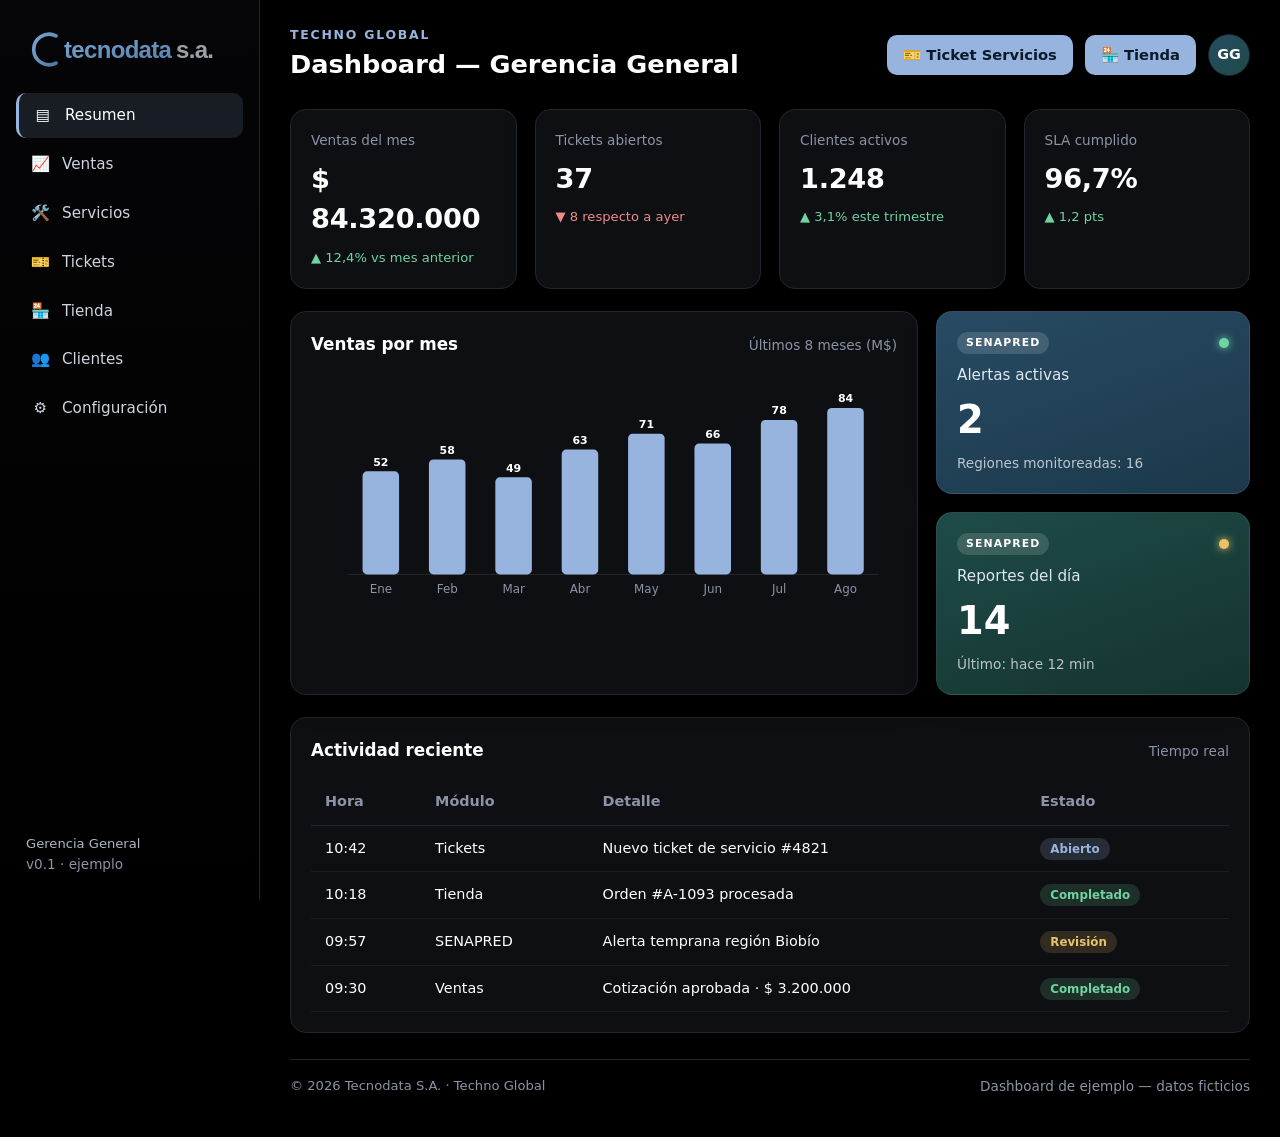
==== index.html @ e87b03f2 "Añadir página de ejemplo del Dashboard Gerencia General y workflow de GitHub Pages - Sitio estático " ====
<!DOCTYPE html>
<html lang="es">
<head>
  <meta charset="UTF-8">
  <meta name="viewport" content="width=device-width, initial-scale=1.0">
  <title>Tecnodata S.A. · Dashboard Gerencia General</title>
  <meta name="description" content="Dashboard de ejemplo para la Gerencia General de Tecnodata S.A. (Techno Global).">
  <link rel="icon" type="image/svg+xml" href="assets/logo.svg">
  <link rel="stylesheet" href="styles.css">
</head>
<body>
  <!-- ================= SIDEBAR ================= -->
  <aside class="sidebar">
    <div class="brand">
      <img src="assets/logo.svg" alt="Tecnodata S.A." class="brand-logo">
    </div>
    <nav class="nav">
      <a class="nav-item is-active" href="#"><span class="nav-ico">▤</span> Resumen</a>
      <a class="nav-item" href="#"><span class="nav-ico">📈</span> Ventas</a>
      <a class="nav-item" href="#"><span class="nav-ico">🛠️</span> Servicios</a>
      <a class="nav-item" href="#"><span class="nav-ico">🎫</span> Tickets</a>
      <a class="nav-item" href="#"><span class="nav-ico">🏪</span> Tienda</a>
      <a class="nav-item" href="#"><span class="nav-ico">👥</span> Clientes</a>
      <a class="nav-item" href="#"><span class="nav-ico">⚙️</span> Configuración</a>
    </nav>
    <div class="sidebar-foot">
      <p>Gerencia General</p>
      <p class="muted">v0.1 · ejemplo</p>
    </div>
  </aside>

  <!-- ================= MAIN ================= -->
  <main class="main">
    <header class="topbar">
      <div>
        <p class="eyebrow">Techno Global</p>
        <h1>Dashboard — Gerencia General</h1>
      </div>
      <div class="topbar-actions">
        <button class="btn btn-primary">🎫 Ticket Servicios</button>
        <button class="btn btn-primary">🏪 Tienda</button>
        <div class="avatar" title="Gerente General">GG</div>
      </div>
    </header>

    <!-- ===== KPIs ===== -->
    <section class="kpi-grid" aria-label="Indicadores clave">
      <article class="card kpi">
        <p class="kpi-label">Ventas del mes</p>
        <p class="kpi-value">$ 84.320.000</p>
        <p class="kpi-delta up">▲ 12,4% vs mes anterior</p>
      </article>
      <article class="card kpi">
        <p class="kpi-label">Tickets abiertos</p>
        <p class="kpi-value">37</p>
        <p class="kpi-delta down">▼ 8 respecto a ayer</p>
      </article>
      <article class="card kpi">
        <p class="kpi-label">Clientes activos</p>
        <p class="kpi-value">1.248</p>
        <p class="kpi-delta up">▲ 3,1% este trimestre</p>
      </article>
      <article class="card kpi">
        <p class="kpi-label">SLA cumplido</p>
        <p class="kpi-value">96,7%</p>
        <p class="kpi-delta up">▲ 1,2 pts</p>
      </article>
    </section>

    <!-- ===== Contenido principal ===== -->
    <section class="content-grid">
      <!-- Gráfico de ventas -->
      <article class="card chart-card">
        <div class="card-head">
          <h2>Ventas por mes</h2>
          <span class="muted">Últimos 8 meses (M$)</span>
        </div>
        <svg class="bars" viewBox="0 0 640 260" preserveAspectRatio="xMidYMid meet" aria-label="Gráfico de ventas por mes">
          <!-- Ejes -->
          <line x1="40" y1="220" x2="620" y2="220" stroke="#2a2a2a" stroke-width="1"/>
          <!-- Barras (se rellenan por JS con animación) -->
          <g class="bars-group" data-values="52,58,49,63,71,66,78,84"
             data-labels="Ene,Feb,Mar,Abr,May,Jun,Jul,Ago"></g>
        </svg>
      </article>

      <!-- Tarjetas SENAPRED (dos tonos teal) -->
      <div class="senapred-stack">
        <article class="card senapred senapred-top">
          <div class="senapred-head">
            <span class="badge">SENAPRED</span>
            <span class="dot dot-ok" title="Operativo"></span>
          </div>
          <h3>Alertas activas</h3>
          <p class="big-num">2</p>
          <p class="muted">Regiones monitoreadas: 16</p>
        </article>
        <article class="card senapred senapred-bottom">
          <div class="senapred-head">
            <span class="badge">SENAPRED</span>
            <span class="dot dot-warn" title="En revisión"></span>
          </div>
          <h3>Reportes del día</h3>
          <p class="big-num">14</p>
          <p class="muted">Último: hace 12 min</p>
        </article>
      </div>
    </section>

    <!-- ===== Tabla de actividad ===== -->
    <section class="card table-card">
      <div class="card-head">
        <h2>Actividad reciente</h2>
        <span class="muted">Tiempo real</span>
      </div>
      <table class="table">
        <thead>
          <tr><th>Hora</th><th>Módulo</th><th>Detalle</th><th>Estado</th></tr>
        </thead>
        <tbody>
          <tr><td>10:42</td><td>Tickets</td><td>Nuevo ticket de servicio #4821</td><td><span class="pill pill-open">Abierto</span></td></tr>
          <tr><td>10:18</td><td>Tienda</td><td>Orden #A-1093 procesada</td><td><span class="pill pill-ok">Completado</span></td></tr>
          <tr><td>09:57</td><td>SENAPRED</td><td>Alerta temprana región Biobío</td><td><span class="pill pill-warn">Revisión</span></td></tr>
          <tr><td>09:30</td><td>Ventas</td><td>Cotización aprobada · $ 3.200.000</td><td><span class="pill pill-ok">Completado</span></td></tr>
        </tbody>
      </table>
    </section>

    <footer class="footer">
      <span>© <span id="year"></span> Tecnodata S.A. · Techno Global</span>
      <span class="muted">Dashboard de ejemplo — datos ficticios</span>
    </footer>
  </main>

  <script src="app.js"></script>
</body>
</html>
---- styles.css ----
/* ===========================================================
   Tecnodata S.A. — Dashboard Gerencia General
   Paleta:
     Negro           #000000  -> Fondo del sitio
     Azul periwinkle #97B4DE  -> Botones (Ticket Servicios / Tienda)
     Teal profundo   #274B63  -> Tarjeta SENAPRED (superior)
     Teal verdoso    #1E4B48  -> Tarjeta SENAPRED (inferior)
     Blanco          #FFFFFF  -> Tipografía sobre fondos oscuros
   =========================================================== */

:root {
  --black:        #000000;
  --periwinkle:   #97B4DE;
  --teal-deep:    #274B63;
  --teal-green:   #1E4B48;
  --white:        #FFFFFF;

  /* Derivados para superficies del tema oscuro */
  --surface:      #0e0f12;
  --surface-2:    #15171c;
  --border:       #23262e;
  --muted:        #8b93a7;
  --up:           #6fd3a2;
  --down:         #f08a8a;

  --radius:       16px;
  --shadow:       0 8px 24px rgba(0,0,0,.45);
  --font:         'Segoe UI', system-ui, -apple-system, Roboto, Helvetica, Arial, sans-serif;
}

* { box-sizing: border-box; margin: 0; padding: 0; }

html, body { height: 100%; }

body {
  display: grid;
  grid-template-columns: 260px 1fr;
  min-height: 100vh;
  background: var(--black);
  color: var(--white);
  font-family: var(--font);
  line-height: 1.5;
}

.muted { color: var(--muted); font-size: .85rem; }

/* ===================== SIDEBAR ===================== */
.sidebar {
  background: linear-gradient(180deg, #050507 0%, #000 100%);
  border-right: 1px solid var(--border);
  display: flex;
  flex-direction: column;
  padding: 22px 16px;
  position: sticky;
  top: 0;
  height: 100vh;
}
.brand { padding: 6px 8px 22px; }
.brand-logo { width: 100%; max-width: 200px; height: auto; display: block; }

.nav { display: flex; flex-direction: column; gap: 4px; }
.nav-item {
  display: flex; align-items: center; gap: 12px;
  padding: 11px 14px; border-radius: 10px;
  color: #cfd4e0; text-decoration: none; font-size: .95rem;
  transition: background .15s, color .15s;
}
.nav-item:hover { background: var(--surface-2); color: var(--white); }
.nav-item.is-active {
  background: rgba(151,180,222,.14);
  color: var(--white);
  border-left: 3px solid var(--periwinkle);
}
.nav-ico { width: 20px; text-align: center; }

.sidebar-foot { margin-top: auto; padding: 14px 10px 4px; font-size: .82rem; color: #aeb4c2; }

/* ===================== MAIN ===================== */
.main { padding: 26px 30px 40px; }

.topbar {
  display: flex; align-items: center; justify-content: space-between;
  gap: 16px; flex-wrap: wrap; margin-bottom: 26px;
}
.eyebrow {
  color: var(--periwinkle); font-size: .78rem; font-weight: 600;
  letter-spacing: .14em; text-transform: uppercase;
}
.topbar h1 { font-size: 1.6rem; font-weight: 700; }

.topbar-actions { display: flex; align-items: center; gap: 12px; }

.btn {
  border: none; cursor: pointer; border-radius: 10px;
  padding: 11px 16px; font-size: .92rem; font-weight: 600;
  font-family: inherit; transition: transform .1s, filter .15s;
}
.btn:active { transform: translateY(1px); }
.btn-primary {
  background: var(--periwinkle);
  color: #0c1a2b;
}
.btn-primary:hover { filter: brightness(1.08); }

.avatar {
  width: 42px; height: 42px; border-radius: 50%;
  display: grid; place-items: center; font-weight: 700; font-size: .9rem;
  background: linear-gradient(135deg, var(--teal-deep), var(--teal-green));
  color: var(--white); border: 1px solid var(--border);
}

/* ===================== CARDS ===================== */
.card {
  background: var(--surface);
  border: 1px solid var(--border);
  border-radius: var(--radius);
  padding: 20px;
  box-shadow: var(--shadow);
}
.card-head {
  display: flex; align-items: baseline; justify-content: space-between;
  margin-bottom: 16px; gap: 10px;
}
.card-head h2 { font-size: 1.05rem; font-weight: 600; }

/* KPIs */
.kpi-grid {
  display: grid; grid-template-columns: repeat(4, 1fr);
  gap: 18px; margin-bottom: 22px;
}
.kpi-label { color: var(--muted); font-size: .85rem; margin-bottom: 8px; }
.kpi-value { font-size: 1.7rem; font-weight: 700; letter-spacing: -.01em; }
.kpi-delta { font-size: .82rem; margin-top: 8px; }
.kpi-delta.up { color: var(--up); }
.kpi-delta.down { color: var(--down); }

/* Layout de contenido */
.content-grid {
  display: grid; grid-template-columns: 2fr 1fr;
  gap: 18px; margin-bottom: 22px;
}

/* Gráfico */
.chart-card .bars { width: 100%; height: auto; }
.bar-rect { fill: var(--periwinkle); transition: height .6s ease, y .6s ease; }
.bar-rect:hover { fill: #b9cdec; }
.bar-label { fill: var(--muted); font-size: 13px; }
.bar-value { fill: var(--white); font-size: 12px; font-weight: 600; }

/* Tarjetas SENAPRED */
.senapred-stack { display: grid; grid-template-rows: 1fr 1fr; gap: 18px; }
.senapred { border: 1px solid rgba(255,255,255,.08); }
.senapred-top    { background: linear-gradient(160deg, var(--teal-deep) 0%, #1c384a 100%); }
.senapred-bottom { background: linear-gradient(160deg, var(--teal-green) 0%, #14332f 100%); }
.senapred-head { display: flex; align-items: center; justify-content: space-between; margin-bottom: 10px; }
.senapred h3 { font-size: .95rem; font-weight: 500; color: #dfe7ef; }
.senapred .big-num { font-size: 2.4rem; font-weight: 700; margin: 4px 0; }
.senapred .muted { color: rgba(255,255,255,.7); }
.badge {
  font-size: .68rem; font-weight: 700; letter-spacing: .1em;
  background: rgba(255,255,255,.14); color: var(--white);
  padding: 3px 9px; border-radius: 999px;
}
.dot { width: 10px; height: 10px; border-radius: 50%; display: inline-block; }
.dot-ok   { background: var(--up);  box-shadow: 0 0 8px var(--up); }
.dot-warn { background: #e8c26a; box-shadow: 0 0 8px #e8c26a; }

/* Tabla */
.table-card { overflow-x: auto; }
.table { width: 100%; border-collapse: collapse; font-size: .9rem; }
.table th, .table td { text-align: left; padding: 12px 14px; }
.table thead th { color: var(--muted); font-weight: 600; border-bottom: 1px solid var(--border); }
.table tbody tr { border-bottom: 1px solid #1a1c22; }
.table tbody tr:hover { background: var(--surface-2); }
.pill { font-size: .74rem; font-weight: 600; padding: 4px 10px; border-radius: 999px; }
.pill-open { background: rgba(151,180,222,.18); color: var(--periwinkle); }
.pill-ok   { background: rgba(111,211,162,.16); color: var(--up); }
.pill-warn { background: rgba(232,194,106,.16); color: #e8c26a; }

/* Footer */
.footer {
  display: flex; justify-content: space-between; flex-wrap: wrap; gap: 8px;
  margin-top: 26px; padding-top: 16px;
  border-top: 1px solid var(--border); font-size: .82rem; color: var(--muted);
}

/* ===================== RESPONSIVE ===================== */
@media (max-width: 1000px) {
  body { grid-template-columns: 1fr; }
  .sidebar { position: static; height: auto; flex-direction: row; align-items: center; flex-wrap: wrap; }
  .sidebar .nav { flex-direction: row; flex-wrap: wrap; }
  .sidebar-foot { display: none; }
  .kpi-grid { grid-template-columns: repeat(2, 1fr); }
  .content-grid { grid-template-columns: 1fr; }
}
@media (max-width: 560px) {
  .kpi-grid { grid-template-columns: 1fr; }
  .main { padding: 18px; }
}
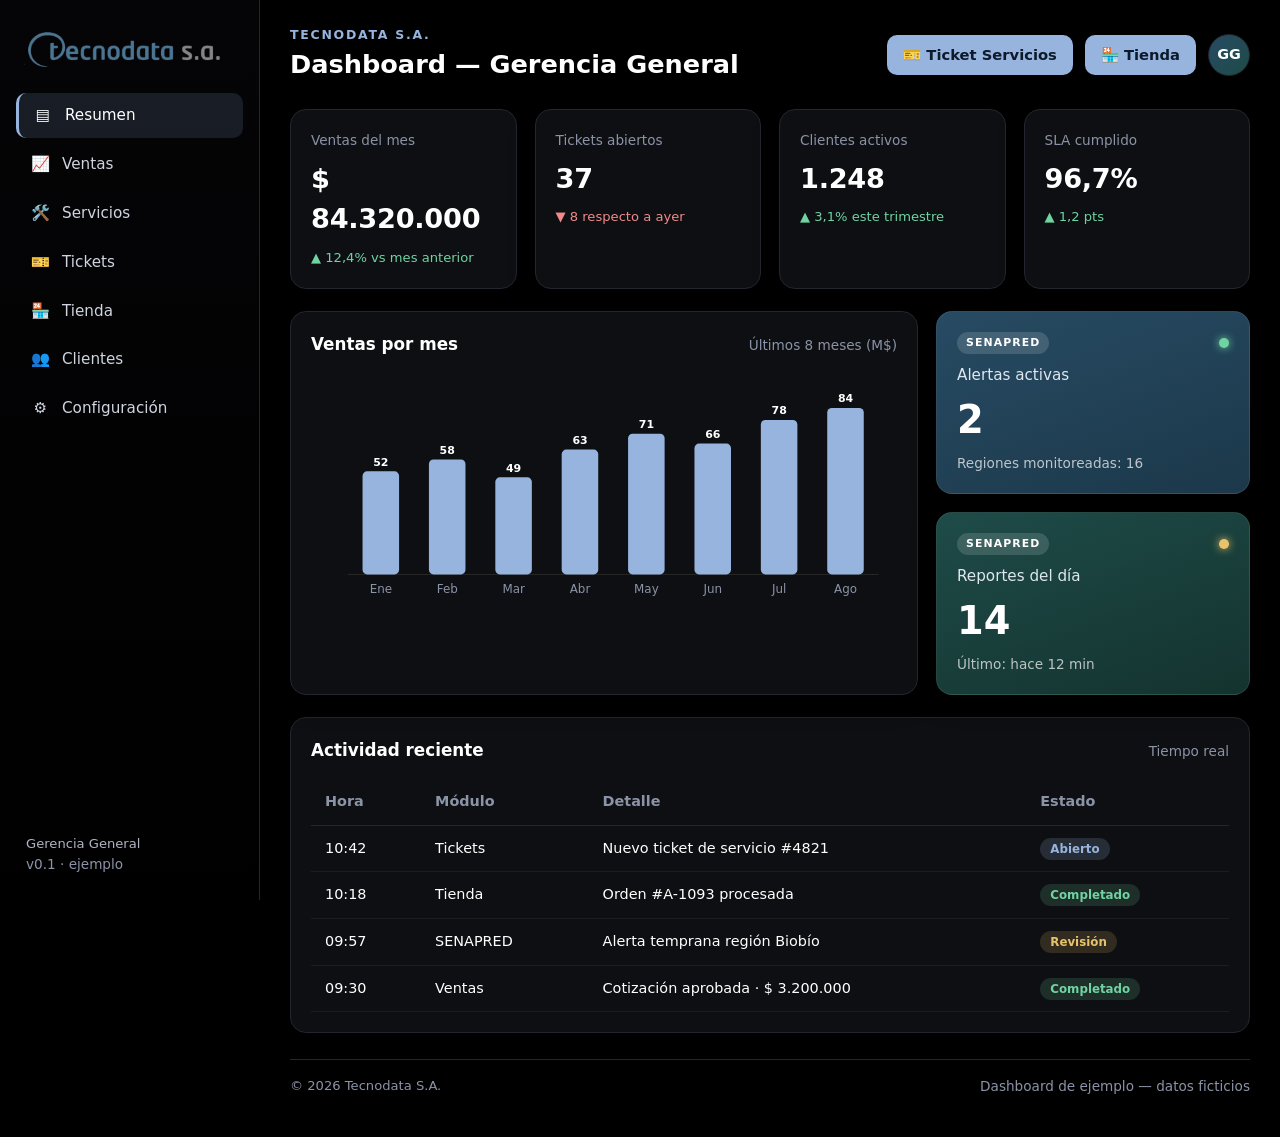
==== commit d7bec1a3: "Usar logo oficial de Tecnodata S.A. y eliminar referencias a Techno Global - Reemplaza el SVG recrea" ====
--- a/index.html
+++ b/index.html
@@ -4,15 +4,15 @@
   <meta charset="UTF-8">
   <meta name="viewport" content="width=device-width, initial-scale=1.0">
   <title>Tecnodata S.A. · Dashboard Gerencia General</title>
-  <meta name="description" content="Dashboard de ejemplo para la Gerencia General de Tecnodata S.A. (Techno Global).">
-  <link rel="icon" type="image/svg+xml" href="assets/logo.svg">
+  <meta name="description" content="Dashboard de ejemplo para la Gerencia General de Tecnodata S.A.">
+  <link rel="icon" type="image/png" href="assets/logo.png">
   <link rel="stylesheet" href="styles.css">
 </head>
 <body>
   <!-- ================= SIDEBAR ================= -->
   <aside class="sidebar">
     <div class="brand">
-      <img src="assets/logo.svg" alt="Tecnodata S.A." class="brand-logo">
+      <img src="assets/logo.png" alt="Tecnodata S.A." class="brand-logo">
     </div>
     <nav class="nav">
       <a class="nav-item is-active" href="#"><span class="nav-ico">▤</span> Resumen</a>
@@ -33,7 +33,7 @@
   <main class="main">
     <header class="topbar">
       <div>
-        <p class="eyebrow">Techno Global</p>
+        <p class="eyebrow">Tecnodata S.A.</p>
         <h1>Dashboard — Gerencia General</h1>
       </div>
       <div class="topbar-actions">
@@ -127,7 +127,7 @@
     </section>
 
     <footer class="footer">
-      <span>© <span id="year"></span> Tecnodata S.A. · Techno Global</span>
+      <span>© <span id="year"></span> Tecnodata S.A.</span>
       <span class="muted">Dashboard de ejemplo — datos ficticios</span>
     </footer>
   </main>
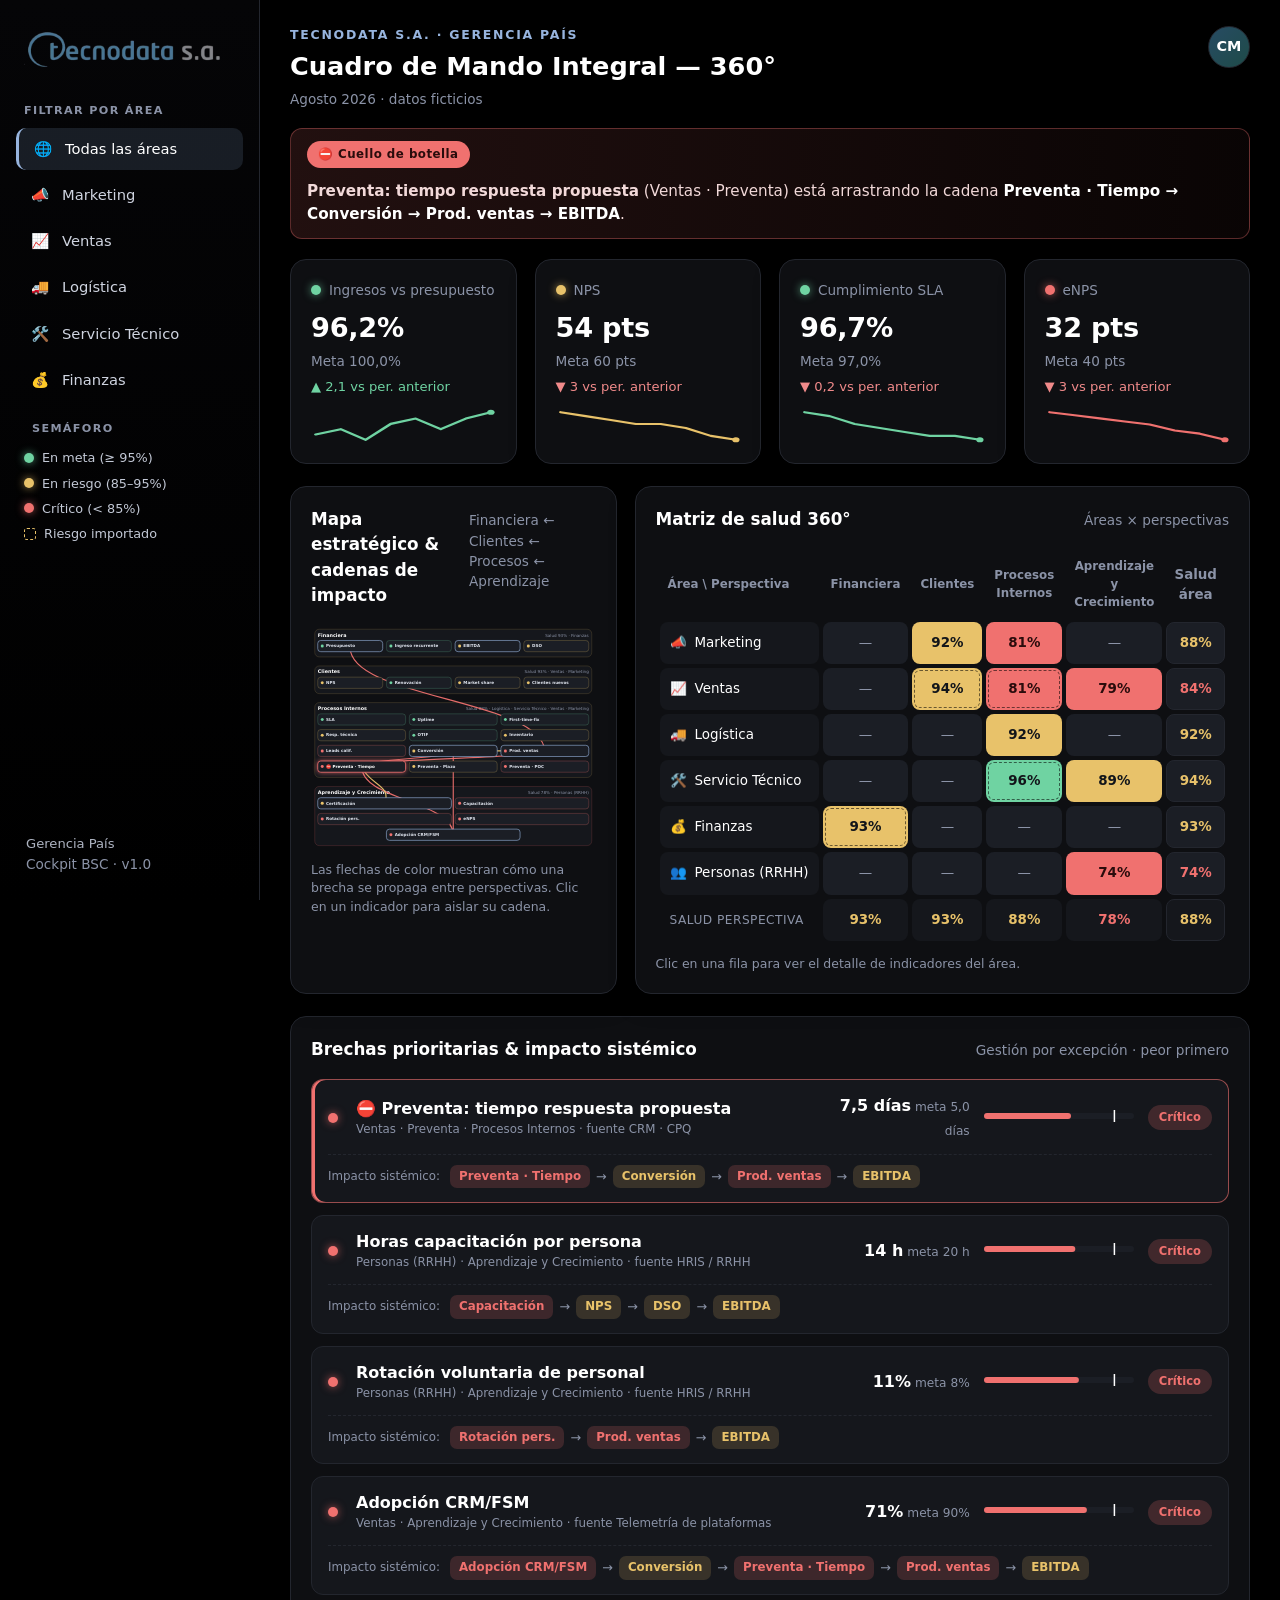
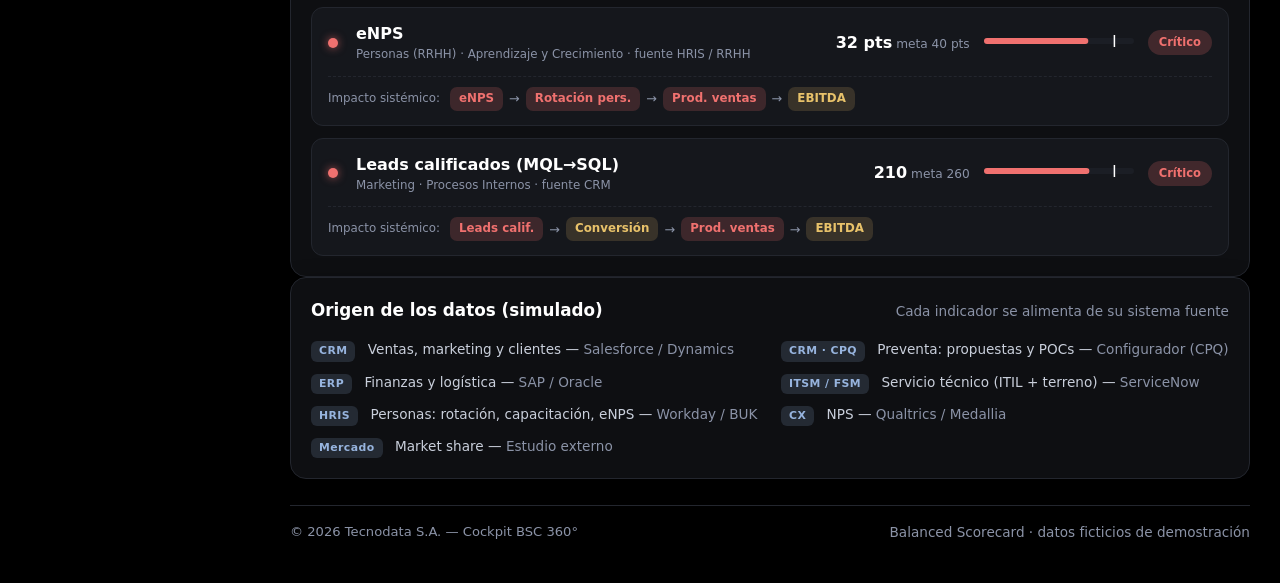
==== commit 7886038d: "Cockpit BSC 360° para Gerencia País (mapa estratégico + impacto sistémico) Reemplaza el dashboard de" ====
--- a/index.html
+++ b/index.html
@@ -3,8 +3,8 @@
 <head>
   <meta charset="UTF-8">
   <meta name="viewport" content="width=device-width, initial-scale=1.0">
-  <title>Tecnodata S.A. · Dashboard Gerencia General</title>
-  <meta name="description" content="Dashboard de ejemplo para la Gerencia General de Tecnodata S.A.">
+  <title>Tecnodata S.A. · Cockpit BSC 360° — Gerencia País</title>
+  <meta name="description" content="Cuadro de Mando Integral (Balanced Scorecard) 360° para la Gerencia País de Tecnodata S.A. — visión sistémica de marketing, ventas, logística, servicio técnico y finanzas. Datos ficticios.">
   <link rel="icon" type="image/png" href="assets/logo.png">
   <link rel="stylesheet" href="styles.css">
 </head>
@@ -14,18 +14,21 @@
     <div class="brand">
       <img src="assets/logo.png" alt="Tecnodata S.A." class="brand-logo">
     </div>
-    <nav class="nav">
-      <a class="nav-item is-active" href="#"><span class="nav-ico">▤</span> Resumen</a>
-      <a class="nav-item" href="#"><span class="nav-ico">📈</span> Ventas</a>
-      <a class="nav-item" href="#"><span class="nav-ico">🛠️</span> Servicios</a>
-      <a class="nav-item" href="#"><span class="nav-ico">🎫</span> Tickets</a>
-      <a class="nav-item" href="#"><span class="nav-ico">🏪</span> Tienda</a>
-      <a class="nav-item" href="#"><span class="nav-ico">👥</span> Clientes</a>
-      <a class="nav-item" href="#"><span class="nav-ico">⚙️</span> Configuración</a>
-    </nav>
+
+    <p class="side-title">Filtrar por área</p>
+    <nav class="nav" id="area-filter"><!-- filtro de áreas (JS) --></nav>
+
+    <div class="legend">
+      <p class="side-title">Semáforo</p>
+      <div class="legend-row"><span class="dot dot-ok"></span> En meta (≥ 95%)</div>
+      <div class="legend-row"><span class="dot dot-warn"></span> En riesgo (85–95%)</div>
+      <div class="legend-row"><span class="dot dot-bad"></span> Crítico (&lt; 85%)</div>
+      <div class="legend-row legend-imp"><span class="imp-mark"></span> Riesgo importado</div>
+    </div>
+
     <div class="sidebar-foot">
-      <p>Gerencia General</p>
-      <p class="muted">v0.1 · ejemplo</p>
+      <p>Gerencia País</p>
+      <p class="muted">Cockpit BSC · v1.0</p>
     </div>
   </aside>
 
@@ -33,105 +36,75 @@
   <main class="main">
     <header class="topbar">
       <div>
-        <p class="eyebrow">Tecnodata S.A.</p>
-        <h1>Dashboard — Gerencia General</h1>
+        <p class="eyebrow">Tecnodata S.A. · Gerencia País</p>
+        <h1>Cuadro de Mando Integral — 360°</h1>
+        <p class="period muted" id="periodo"></p>
       </div>
       <div class="topbar-actions">
-        <button class="btn btn-primary">🎫 Ticket Servicios</button>
-        <button class="btn btn-primary">🏪 Tienda</button>
-        <div class="avatar" title="Gerente General">GG</div>
+        <div class="avatar" title="Country Manager">CM</div>
       </div>
     </header>
 
-    <!-- ===== KPIs ===== -->
-    <section class="kpi-grid" aria-label="Indicadores clave">
-      <article class="card kpi">
-        <p class="kpi-label">Ventas del mes</p>
-        <p class="kpi-value">$ 84.320.000</p>
-        <p class="kpi-delta up">▲ 12,4% vs mes anterior</p>
+    <!-- ===== Diagnóstico / cuello de botella ===== -->
+    <div class="diagnostico" id="diagnostico"><!-- JS --></div>
+
+    <!-- ===== Pulso ejecutivo (1 KPI por perspectiva) ===== -->
+    <section class="kpi-grid" id="pulso" aria-label="Pulso ejecutivo por perspectiva BSC"><!-- JS --></section>
+
+    <!-- ===== Mapa estratégico + Matriz 360° ===== -->
+    <section class="content-grid">
+      <article class="card map-card">
+        <div class="card-head">
+          <h2>Mapa estratégico &amp; cadenas de impacto</h2>
+          <span class="muted">Financiera ← Clientes ← Procesos ← Aprendizaje</span>
+        </div>
+        <div class="smap-host" id="smap"><!-- SVG (JS) --></div>
+        <p class="map-hint muted">Las flechas de color muestran cómo una brecha se propaga entre perspectivas. Clic en un indicador para aislar su cadena.</p>
       </article>
-      <article class="card kpi">
-        <p class="kpi-label">Tickets abiertos</p>
-        <p class="kpi-value">37</p>
-        <p class="kpi-delta down">▼ 8 respecto a ayer</p>
-      </article>
-      <article class="card kpi">
-        <p class="kpi-label">Clientes activos</p>
-        <p class="kpi-value">1.248</p>
-        <p class="kpi-delta up">▲ 3,1% este trimestre</p>
-      </article>
-      <article class="card kpi">
-        <p class="kpi-label">SLA cumplido</p>
-        <p class="kpi-value">96,7%</p>
-        <p class="kpi-delta up">▲ 1,2 pts</p>
+
+      <article class="card matrix-card">
+        <div class="card-head">
+          <h2>Matriz de salud 360°</h2>
+          <span class="muted">Áreas × perspectivas</span>
+        </div>
+        <div class="matrix-host" id="matrix"><!-- tabla (JS) --></div>
+        <p class="map-hint muted">Clic en una fila para ver el detalle de indicadores del área.</p>
       </article>
     </section>
 
-    <!-- ===== Contenido principal ===== -->
-    <section class="content-grid">
-      <!-- Gráfico de ventas -->
-      <article class="card chart-card">
-        <div class="card-head">
-          <h2>Ventas por mes</h2>
-          <span class="muted">Últimos 8 meses (M$)</span>
-        </div>
-        <svg class="bars" viewBox="0 0 640 260" preserveAspectRatio="xMidYMid meet" aria-label="Gráfico de ventas por mes">
-          <!-- Ejes -->
-          <line x1="40" y1="220" x2="620" y2="220" stroke="#2a2a2a" stroke-width="1"/>
-          <!-- Barras (se rellenan por JS con animación) -->
-          <g class="bars-group" data-values="52,58,49,63,71,66,78,84"
-             data-labels="Ene,Feb,Mar,Abr,May,Jun,Jul,Ago"></g>
-        </svg>
-      </article>
+    <!-- ===== Brechas y cadenas de impacto ===== -->
+    <section class="card brechas-card">
+      <div class="card-head">
+        <h2>Brechas prioritarias &amp; impacto sistémico</h2>
+        <span class="muted">Gestión por excepción · peor primero</span>
+      </div>
+      <div class="brechas" id="brechas"><!-- JS --></div>
+    </section>
 
-      <!-- Tarjetas SENAPRED (dos tonos teal) -->
-      <div class="senapred-stack">
-        <article class="card senapred senapred-top">
-          <div class="senapred-head">
-            <span class="badge">SENAPRED</span>
-            <span class="dot dot-ok" title="Operativo"></span>
-          </div>
-          <h3>Alertas activas</h3>
-          <p class="big-num">2</p>
-          <p class="muted">Regiones monitoreadas: 16</p>
-        </article>
-        <article class="card senapred senapred-bottom">
-          <div class="senapred-head">
-            <span class="badge">SENAPRED</span>
-            <span class="dot dot-warn" title="En revisión"></span>
-          </div>
-          <h3>Reportes del día</h3>
-          <p class="big-num">14</p>
-          <p class="muted">Último: hace 12 min</p>
-        </article>
+    <!-- ===== Leyenda de fuentes ===== -->
+    <section class="card sources-card">
+      <div class="card-head">
+        <h2>Origen de los datos (simulado)</h2>
+        <span class="muted">Cada indicador se alimenta de su sistema fuente</span>
+      </div>
+      <div class="sources">
+        <div class="source"><span class="src-tag">CRM</span> Ventas, marketing y clientes — <span class="muted">Salesforce / Dynamics</span></div>
+        <div class="source"><span class="src-tag">CRM · CPQ</span> Preventa: propuestas y POCs — <span class="muted">Configurador (CPQ)</span></div>
+        <div class="source"><span class="src-tag">ERP</span> Finanzas y logística — <span class="muted">SAP / Oracle</span></div>
+        <div class="source"><span class="src-tag">ITSM / FSM</span> Servicio técnico (ITIL + terreno) — <span class="muted">ServiceNow</span></div>
+        <div class="source"><span class="src-tag">HRIS</span> Personas: rotación, capacitación, eNPS — <span class="muted">Workday / BUK</span></div>
+        <div class="source"><span class="src-tag">CX</span> NPS — <span class="muted">Qualtrics / Medallia</span></div>
+        <div class="source"><span class="src-tag">Mercado</span> Market share — <span class="muted">Estudio externo</span></div>
       </div>
     </section>
 
-    <!-- ===== Tabla de actividad ===== -->
-    <section class="card table-card">
-      <div class="card-head">
-        <h2>Actividad reciente</h2>
-        <span class="muted">Tiempo real</span>
-      </div>
-      <table class="table">
-        <thead>
-          <tr><th>Hora</th><th>Módulo</th><th>Detalle</th><th>Estado</th></tr>
-        </thead>
-        <tbody>
-          <tr><td>10:42</td><td>Tickets</td><td>Nuevo ticket de servicio #4821</td><td><span class="pill pill-open">Abierto</span></td></tr>
-          <tr><td>10:18</td><td>Tienda</td><td>Orden #A-1093 procesada</td><td><span class="pill pill-ok">Completado</span></td></tr>
-          <tr><td>09:57</td><td>SENAPRED</td><td>Alerta temprana región Biobío</td><td><span class="pill pill-warn">Revisión</span></td></tr>
-          <tr><td>09:30</td><td>Ventas</td><td>Cotización aprobada · $ 3.200.000</td><td><span class="pill pill-ok">Completado</span></td></tr>
-        </tbody>
-      </table>
-    </section>
-
     <footer class="footer">
-      <span>© <span id="year"></span> Tecnodata S.A.</span>
-      <span class="muted">Dashboard de ejemplo — datos ficticios</span>
+      <span>© <span id="year"></span> Tecnodata S.A. — Cockpit BSC 360°</span>
+      <span class="muted">Balanced Scorecard · datos ficticios de demostración</span>
     </footer>
   </main>
 
+  <script src="data.js"></script>
   <script src="app.js"></script>
 </body>
 </html>
--- a/styles.css
+++ b/styles.css
@@ -1,11 +1,12 @@
 /* ===========================================================
-   Tecnodata S.A. — Dashboard Gerencia General
-   Paleta:
+   Tecnodata S.A. — Cockpit BSC 360° · Gerencia País
+   Paleta base (marca Tecnodata):
      Negro           #000000  -> Fondo del sitio
-     Azul periwinkle #97B4DE  -> Botones (Ticket Servicios / Tienda)
-     Teal profundo   #274B63  -> Tarjeta SENAPRED (superior)
-     Teal verdoso    #1E4B48  -> Tarjeta SENAPRED (inferior)
+     Azul periwinkle #97B4DE  -> Acento / interacción
+     Teal profundo   #274B63  -> Superficies de marca
+     Teal verdoso    #1E4B48
      Blanco          #FFFFFF  -> Tipografía sobre fondos oscuros
+   Semáforo BSC: verde (ok) / ámbar (warn) / rojo (bad)
    =========================================================== */
 
 :root {
@@ -15,13 +16,19 @@
   --teal-green:   #1E4B48;
   --white:        #FFFFFF;
 
-  /* Derivados para superficies del tema oscuro */
+  /* Superficies del tema oscuro */
   --surface:      #0e0f12;
   --surface-2:    #15171c;
+  --surface-3:    #1b1e25;
   --border:       #23262e;
   --muted:        #8b93a7;
+
+  /* Deltas y semáforo */
   --up:           #6fd3a2;
   --down:         #f08a8a;
+  --ok:           #6fd3a2;
+  --warn:         #e8c26a;
+  --bad:          #f0716f;
 
   --radius:       16px;
   --shadow:       0 8px 24px rgba(0,0,0,.45);
@@ -29,7 +36,6 @@
 }
 
 * { box-sizing: border-box; margin: 0; padding: 0; }
-
 html, body { height: 100%; }
 
 body {
@@ -54,16 +60,23 @@
   position: sticky;
   top: 0;
   height: 100vh;
-}
-.brand { padding: 6px 8px 22px; }
+  overflow-y: auto;
+}
+.brand { padding: 6px 8px 18px; }
 .brand-logo { width: 100%; max-width: 200px; height: auto; display: block; }
+
+.side-title {
+  font-size: .7rem; font-weight: 700; letter-spacing: .12em;
+  text-transform: uppercase; color: var(--muted);
+  margin: 14px 8px 8px;
+}
 
 .nav { display: flex; flex-direction: column; gap: 4px; }
 .nav-item {
   display: flex; align-items: center; gap: 12px;
-  padding: 11px 14px; border-radius: 10px;
-  color: #cfd4e0; text-decoration: none; font-size: .95rem;
-  transition: background .15s, color .15s;
+  padding: 10px 14px; border-radius: 10px;
+  color: #cfd4e0; text-decoration: none; font-size: .92rem;
+  cursor: pointer; transition: background .15s, color .15s;
 }
 .nav-item:hover { background: var(--surface-2); color: var(--white); }
 .nav-item.is-active {
@@ -73,41 +86,50 @@
 }
 .nav-ico { width: 20px; text-align: center; }
 
+.legend { margin-top: 6px; padding: 0 8px; }
+.legend-row { display: flex; align-items: center; gap: 8px; font-size: .8rem; color: #c3c9d6; padding: 3px 0; }
+.legend-imp .imp-mark {
+  width: 12px; height: 12px; border-radius: 3px;
+  border: 1.5px dashed var(--warn); display: inline-block;
+}
+
 .sidebar-foot { margin-top: auto; padding: 14px 10px 4px; font-size: .82rem; color: #aeb4c2; }
 
 /* ===================== MAIN ===================== */
-.main { padding: 26px 30px 40px; }
+.main { padding: 26px 30px 40px; min-width: 0; }
 
 .topbar {
-  display: flex; align-items: center; justify-content: space-between;
-  gap: 16px; flex-wrap: wrap; margin-bottom: 26px;
+  display: flex; align-items: flex-start; justify-content: space-between;
+  gap: 16px; flex-wrap: wrap; margin-bottom: 18px;
 }
 .eyebrow {
   color: var(--periwinkle); font-size: .78rem; font-weight: 600;
   letter-spacing: .14em; text-transform: uppercase;
 }
-.topbar h1 { font-size: 1.6rem; font-weight: 700; }
-
+.topbar h1 { font-size: 1.6rem; font-weight: 700; margin-top: 2px; }
+.period { margin-top: 4px; }
 .topbar-actions { display: flex; align-items: center; gap: 12px; }
-
-.btn {
-  border: none; cursor: pointer; border-radius: 10px;
-  padding: 11px 16px; font-size: .92rem; font-weight: 600;
-  font-family: inherit; transition: transform .1s, filter .15s;
-}
-.btn:active { transform: translateY(1px); }
-.btn-primary {
-  background: var(--periwinkle);
-  color: #0c1a2b;
-}
-.btn-primary:hover { filter: brightness(1.08); }
-
 .avatar {
   width: 42px; height: 42px; border-radius: 50%;
   display: grid; place-items: center; font-weight: 700; font-size: .9rem;
   background: linear-gradient(135deg, var(--teal-deep), var(--teal-green));
   color: var(--white); border: 1px solid var(--border);
 }
+
+/* ===================== DIAGNÓSTICO ===================== */
+.diagnostico {
+  display: flex; align-items: center; gap: 12px; flex-wrap: wrap;
+  background: linear-gradient(90deg, rgba(240,113,111,.14), rgba(240,113,111,.04));
+  border: 1px solid rgba(240,113,111,.35);
+  border-radius: 12px; padding: 12px 16px; margin-bottom: 20px;
+}
+.diag-badge {
+  font-size: .74rem; font-weight: 700; letter-spacing: .04em;
+  background: var(--bad); color: #2a0c0c; padding: 5px 11px; border-radius: 999px;
+  white-space: nowrap;
+}
+.diag-txt { font-size: .95rem; color: #f2d9d9; }
+.diag-txt em { color: var(--white); font-style: normal; font-weight: 600; }
 
 /* ===================== CARDS ===================== */
 .card {
@@ -123,61 +145,186 @@
 }
 .card-head h2 { font-size: 1.05rem; font-weight: 600; }
 
-/* KPIs */
+/* ===================== PULSO (KPIs) ===================== */
 .kpi-grid {
   display: grid; grid-template-columns: repeat(4, 1fr);
   gap: 18px; margin-bottom: 22px;
 }
-.kpi-label { color: var(--muted); font-size: .85rem; margin-bottom: 8px; }
+.kpi { display: flex; flex-direction: column; }
+.kpi-top { display: flex; align-items: center; gap: 8px; margin-bottom: 8px; }
+.kpi-label { color: var(--muted); font-size: .85rem; }
 .kpi-value { font-size: 1.7rem; font-weight: 700; letter-spacing: -.01em; }
-.kpi-delta { font-size: .82rem; margin-top: 8px; }
+.kpi-sub { margin-top: 2px; }
+.kpi-delta { font-size: .82rem; margin-top: 6px; }
 .kpi-delta.up { color: var(--up); }
 .kpi-delta.down { color: var(--down); }
-
-/* Layout de contenido */
+.kpi-spark { margin-top: 12px; height: 34px; }
+.kpi-spark .spark { width: 100%; height: 34px; }
+
+/* ===================== LAYOUT PRINCIPAL ===================== */
 .content-grid {
-  display: grid; grid-template-columns: 2fr 1fr;
+  display: grid; grid-template-columns: 1.35fr 1fr;
   gap: 18px; margin-bottom: 22px;
 }
-
-/* Gráfico */
-.chart-card .bars { width: 100%; height: auto; }
-.bar-rect { fill: var(--periwinkle); transition: height .6s ease, y .6s ease; }
-.bar-rect:hover { fill: #b9cdec; }
-.bar-label { fill: var(--muted); font-size: 13px; }
-.bar-value { fill: var(--white); font-size: 12px; font-weight: 600; }
-
-/* Tarjetas SENAPRED */
-.senapred-stack { display: grid; grid-template-rows: 1fr 1fr; gap: 18px; }
-.senapred { border: 1px solid rgba(255,255,255,.08); }
-.senapred-top    { background: linear-gradient(160deg, var(--teal-deep) 0%, #1c384a 100%); }
-.senapred-bottom { background: linear-gradient(160deg, var(--teal-green) 0%, #14332f 100%); }
-.senapred-head { display: flex; align-items: center; justify-content: space-between; margin-bottom: 10px; }
-.senapred h3 { font-size: .95rem; font-weight: 500; color: #dfe7ef; }
-.senapred .big-num { font-size: 2.4rem; font-weight: 700; margin: 4px 0; }
-.senapred .muted { color: rgba(255,255,255,.7); }
-.badge {
-  font-size: .68rem; font-weight: 700; letter-spacing: .1em;
-  background: rgba(255,255,255,.14); color: var(--white);
-  padding: 3px 9px; border-radius: 999px;
-}
-.dot { width: 10px; height: 10px; border-radius: 50%; display: inline-block; }
-.dot-ok   { background: var(--up);  box-shadow: 0 0 8px var(--up); }
-.dot-warn { background: #e8c26a; box-shadow: 0 0 8px #e8c26a; }
-
-/* Tabla */
-.table-card { overflow-x: auto; }
-.table { width: 100%; border-collapse: collapse; font-size: .9rem; }
-.table th, .table td { text-align: left; padding: 12px 14px; }
-.table thead th { color: var(--muted); font-weight: 600; border-bottom: 1px solid var(--border); }
-.table tbody tr { border-bottom: 1px solid #1a1c22; }
-.table tbody tr:hover { background: var(--surface-2); }
-.pill { font-size: .74rem; font-weight: 600; padding: 4px 10px; border-radius: 999px; }
-.pill-open { background: rgba(151,180,222,.18); color: var(--periwinkle); }
-.pill-ok   { background: rgba(111,211,162,.16); color: var(--up); }
-.pill-warn { background: rgba(232,194,106,.16); color: #e8c26a; }
-
-/* Footer */
+.map-hint { margin-top: 10px; font-size: .78rem; }
+
+/* ===================== SEMÁFORO (dots) ===================== */
+.dot { width: 10px; height: 10px; border-radius: 50%; display: inline-block; flex: 0 0 auto; }
+.dot-ok   { background: var(--ok);   box-shadow: 0 0 8px rgba(111,211,162,.7); }
+.dot-warn { background: var(--warn); box-shadow: 0 0 8px rgba(232,194,106,.7); }
+.dot-bad  { background: var(--bad);  box-shadow: 0 0 8px rgba(240,113,111,.7); }
+.dot-na   { background: #444a57; }
+
+/* ===================== MAPA ESTRATÉGICO (SVG) ===================== */
+.smap-host { width: 100%; }
+.smap-svg { width: 100%; height: auto; display: block; }
+
+.smap-tier { fill: var(--surface-2); stroke: var(--border); stroke-width: 1; }
+.smap-tier.tier-ok   { stroke: rgba(111,211,162,.35); }
+.smap-tier.tier-warn { stroke: rgba(232,194,106,.4); }
+.smap-tier.tier-bad  { stroke: rgba(240,113,111,.45); }
+.smap-tier-name { fill: var(--white); font: 700 13px var(--font); }
+.smap-tier-sub  { fill: var(--muted); font: 500 11px var(--font); }
+
+.smap-node { cursor: pointer; }
+.smap-node .node-rect { fill: var(--surface-3); stroke: var(--border); stroke-width: 1; transition: fill .15s, stroke .15s; }
+.smap-node.node-ok   .node-rect { stroke: rgba(111,211,162,.55); }
+.smap-node.node-warn .node-rect { stroke: rgba(232,194,106,.6); }
+.smap-node.node-bad  .node-rect { stroke: rgba(240,113,111,.65); }
+.smap-node:hover .node-rect,
+.smap-node:focus .node-rect { fill: #232732; stroke: var(--periwinkle); outline: none; }
+.smap-node .node-label { fill: #dfe4ee; font: 600 11px var(--font); pointer-events: none; }
+.smap-node .node-dot.dot-ok   { fill: var(--ok); }
+.smap-node .node-dot.dot-warn { fill: var(--warn); }
+.smap-node .node-dot.dot-bad  { fill: var(--bad); }
+.smap-node.is-dim { opacity: .3; }
+.smap-node.in-chain .node-rect { stroke: var(--periwinkle); stroke-width: 1.6; }
+.smap-node.is-bottleneck .node-rect { stroke: var(--bad); stroke-width: 2.2; filter: drop-shadow(0 0 7px rgba(240,113,111,.7)); }
+.smap-node.is-bottleneck .node-label { fill: var(--white); }
+
+/* Aristas del grafo causal */
+.edge { fill: none; }
+.edge-faint { stroke: rgba(255,255,255,.09); stroke-width: 1; }
+.edge-lit { stroke-width: 2.6; opacity: .95; }
+.edge-lit.edge-warn { stroke: var(--warn); }
+.edge-lit.edge-bad  { stroke: var(--bad); }
+.edge.is-chain { stroke-width: 3; }
+.edge.is-dim { opacity: .1; }
+.edge-head { fill: rgba(255,255,255,.2); }
+.edge-head-lit { fill: var(--bad); }
+
+/* ===================== MATRIZ 360° ===================== */
+.matrix-host { overflow-x: auto; }
+.matrix { width: 100%; border-collapse: separate; border-spacing: 4px; font-size: .84rem; }
+.matrix th { font-weight: 600; color: var(--muted); padding: 6px 8px; text-align: center; }
+.matrix th.mx-corner { text-align: left; font-size: .74rem; }
+.matrix th.mx-persp { font-size: .74rem; }
+.mx-row { cursor: pointer; transition: filter .15s; }
+.mx-row:hover td { filter: brightness(1.15); }
+.mx-row.is-expanded .mx-area { color: var(--periwinkle); }
+.mx-row.is-dim { opacity: .4; }
+.mx-area {
+  text-align: left; padding: 8px 10px; white-space: nowrap;
+  background: var(--surface-2); border-radius: 8px; font-weight: 500;
+}
+.mx-ico { margin-right: 8px; }
+.mx-cell {
+  text-align: center; padding: 10px 8px; border-radius: 8px;
+  font-weight: 700; font-variant-numeric: tabular-nums; color: #12151a;
+  position: relative;
+}
+.cell-ok   { background: var(--ok); }
+.cell-warn { background: var(--warn); }
+.cell-bad  { background: var(--bad); color: #2a0c0c; }
+.cell-na   { background: var(--surface-3); color: var(--muted); font-weight: 500; }
+.mx-cell.is-imported::after {
+  content: ''; position: absolute; inset: 2px; border-radius: 6px;
+  border: 1.5px dashed rgba(0,0,0,.55); pointer-events: none;
+}
+.mx-cell.mx-total { color: var(--white); background: var(--surface-3); border: 1px solid var(--border); }
+.mx-cell.mx-total.cell-ok   { color: var(--ok); }
+.mx-cell.mx-total.cell-warn { color: var(--warn); }
+.mx-cell.mx-total.cell-bad  { color: var(--bad); }
+.mx-foot .mx-area { background: transparent; color: var(--muted); font-size: .76rem; text-transform: uppercase; letter-spacing: .04em; }
+.mx-foot .mx-cell { background: var(--surface-2); color: var(--white); }
+.mx-foot .mx-cell.cell-ok   { color: var(--ok); }
+.mx-foot .mx-cell.cell-warn { color: var(--warn); }
+.mx-foot .mx-cell.cell-bad  { color: var(--bad); }
+
+.mx-detail-row td { padding: 4px 2px 10px; }
+.mx-detail { display: flex; flex-direction: column; gap: 8px; background: var(--surface-2); border-radius: 10px; padding: 12px; }
+
+/* Filas de KPI (detalle) */
+.kpi-row {
+  display: grid;
+  grid-template-columns: 14px minmax(160px, 1.6fr) 120px 150px 120px 1fr;
+  align-items: center; gap: 12px; font-size: .84rem;
+}
+.kr-name { display: flex; flex-direction: column; }
+.kr-src { font-size: .68rem; color: var(--muted); }
+.kr-val { text-align: right; }
+.kr-actual { font-weight: 700; }
+.kr-meta { font-size: .76rem; margin-left: 4px; }
+.kr-bullet .bullet { width: 150px; height: 14px; }
+.kr-spark .spark { width: 120px; height: 26px; }
+.kr-delta { font-size: .76rem; text-align: right; }
+.kr-delta.up { color: var(--up); }
+.kr-delta.down { color: var(--down); }
+
+/* Sparkline / Bullet colores */
+.spark-line { stroke-width: 2; stroke-linecap: round; stroke-linejoin: round; }
+.spark-line.spark-ok   { stroke: var(--ok); }
+.spark-line.spark-warn { stroke: var(--warn); }
+.spark-line.spark-bad  { stroke: var(--bad); }
+.spark-dot.spark-ok   { fill: var(--ok); }
+.spark-dot.spark-warn { fill: var(--warn); }
+.spark-dot.spark-bad  { fill: var(--bad); }
+.bullet-track { fill: var(--surface-3); }
+.bullet-fill.fill-ok   { fill: var(--ok); }
+.bullet-fill.fill-warn { fill: var(--warn); }
+.bullet-fill.fill-bad  { fill: var(--bad); }
+.bullet-target { stroke: var(--white); stroke-width: 1.5; }
+
+/* ===================== BRECHAS ===================== */
+.brechas { display: flex; flex-direction: column; gap: 12px; }
+.brecha {
+  background: var(--surface-2); border: 1px solid var(--border);
+  border-radius: 12px; padding: 14px 16px; cursor: pointer;
+  transition: border-color .15s, background .15s;
+}
+.brecha:hover { border-color: var(--periwinkle); background: #14161c; }
+.brecha.is-bottleneck { border-color: rgba(240,113,111,.6); box-shadow: inset 3px 0 0 var(--bad); }
+.brecha-head {
+  display: grid; grid-template-columns: 14px minmax(180px, 2fr) 150px 150px auto;
+  align-items: center; gap: 14px;
+}
+.brecha-id { display: flex; flex-direction: column; }
+.brecha-name { font-weight: 600; }
+.brecha-meta { font-size: .74rem; }
+.brecha-bullet .bullet { width: 150px; height: 14px; }
+.brecha-val { text-align: right; }
+.pill { font-size: .72rem; font-weight: 700; padding: 4px 11px; border-radius: 999px; white-space: nowrap; }
+.pill-warn { background: rgba(232,194,106,.18); color: var(--warn); }
+.pill-bad  { background: rgba(240,113,111,.2); color: var(--bad); }
+
+.chain { display: flex; align-items: center; flex-wrap: wrap; gap: 6px; margin-top: 12px; padding-top: 10px; border-top: 1px dashed var(--border); }
+.chain-lbl { font-size: .74rem; color: var(--muted); margin-right: 4px; }
+.chain-arrow { color: var(--muted); font-size: .8rem; }
+.chip { font-size: .74rem; font-weight: 600; padding: 3px 9px; border-radius: 7px; }
+.chip-ok   { background: rgba(111,211,162,.16); color: var(--ok); }
+.chip-warn { background: rgba(232,194,106,.16); color: var(--warn); }
+.chip-bad  { background: rgba(240,113,111,.18); color: var(--bad); }
+
+/* ===================== FUENTES ===================== */
+.sources { display: grid; grid-template-columns: repeat(2, 1fr); gap: 10px 22px; }
+.source { font-size: .85rem; color: #c9cfdb; }
+.src-tag {
+  display: inline-block; font-size: .68rem; font-weight: 700; letter-spacing: .04em;
+  background: rgba(151,180,222,.16); color: var(--periwinkle);
+  padding: 2px 8px; border-radius: 6px; margin-right: 8px;
+}
+
+/* ===================== FOOTER ===================== */
 .footer {
   display: flex; justify-content: space-between; flex-wrap: wrap; gap: 8px;
   margin-top: 26px; padding-top: 16px;
@@ -187,13 +334,20 @@
 /* ===================== RESPONSIVE ===================== */
 @media (max-width: 1000px) {
   body { grid-template-columns: 1fr; }
-  .sidebar { position: static; height: auto; flex-direction: row; align-items: center; flex-wrap: wrap; }
-  .sidebar .nav { flex-direction: row; flex-wrap: wrap; }
-  .sidebar-foot { display: none; }
+  .sidebar { position: static; height: auto; flex-direction: column; }
   .kpi-grid { grid-template-columns: repeat(2, 1fr); }
   .content-grid { grid-template-columns: 1fr; }
+  .sources { grid-template-columns: 1fr; }
+  .kpi-row { grid-template-columns: 14px 1.4fr 100px 120px 90px; }
+  .kpi-row .kr-spark { display: none; }
+  .brecha-head { grid-template-columns: 14px 1.6fr 120px auto; }
+  .brecha-bullet { display: none; }
 }
 @media (max-width: 560px) {
   .kpi-grid { grid-template-columns: 1fr; }
   .main { padding: 18px; }
-}
+  .kpi-row { grid-template-columns: 14px 1fr 90px; }
+  .kpi-row .kr-bullet, .kpi-row .kr-delta { display: none; }
+  .brecha-head { grid-template-columns: 14px 1fr auto; }
+  .brecha-val { display: none; }
+}
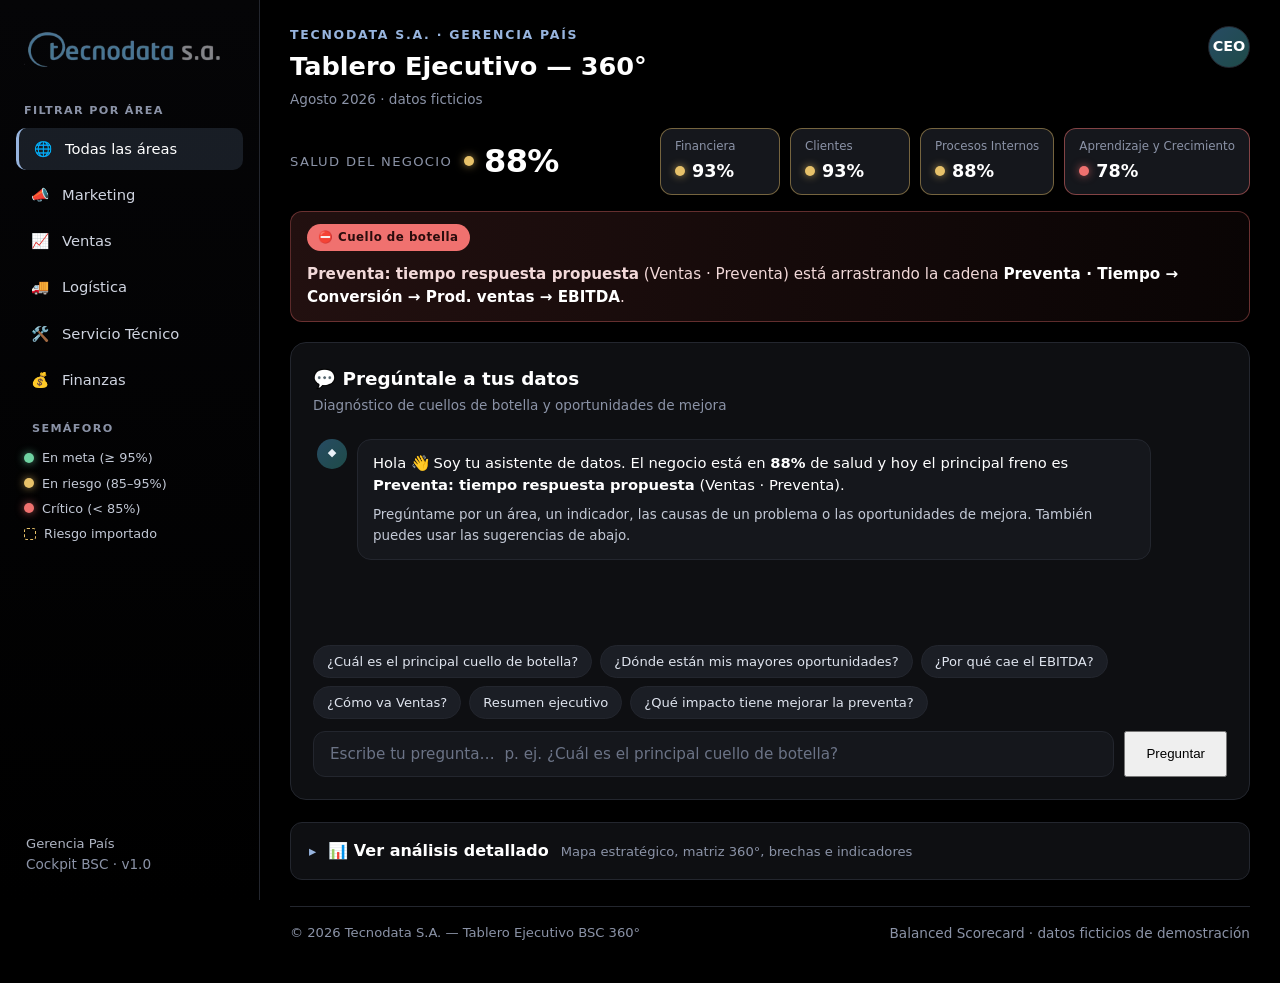
==== commit ddd59172: "Vista CEO simplificada + chat "Pregúntale a tus datos" Reorienta el tablero a la toma de decisiones " ====
--- a/index.html
+++ b/index.html
@@ -37,74 +37,104 @@
     <header class="topbar">
       <div>
         <p class="eyebrow">Tecnodata S.A. · Gerencia País</p>
-        <h1>Cuadro de Mando Integral — 360°</h1>
+        <h1>Tablero Ejecutivo — 360°</h1>
         <p class="period muted" id="periodo"></p>
       </div>
       <div class="topbar-actions">
-        <div class="avatar" title="Country Manager">CM</div>
+        <div class="avatar" title="CEO">CEO</div>
       </div>
     </header>
+
+    <!-- ===== Banda ejecutiva: salud del negocio ===== -->
+    <section class="exec">
+      <div class="exec-health">
+        <span class="exec-h-label">Salud del negocio</span>
+        <span class="exec-h-value" id="exec-global"><!-- JS --></span>
+      </div>
+      <div class="exec-persps" id="exec-persps"><!-- JS --></div>
+    </section>
 
     <!-- ===== Diagnóstico / cuello de botella ===== -->
     <div class="diagnostico" id="diagnostico"><!-- JS --></div>
 
-    <!-- ===== Pulso ejecutivo (1 KPI por perspectiva) ===== -->
-    <section class="kpi-grid" id="pulso" aria-label="Pulso ejecutivo por perspectiva BSC"><!-- JS --></section>
-
-    <!-- ===== Mapa estratégico + Matriz 360° ===== -->
-    <section class="content-grid">
-      <article class="card map-card">
-        <div class="card-head">
-          <h2>Mapa estratégico &amp; cadenas de impacto</h2>
-          <span class="muted">Financiera ← Clientes ← Procesos ← Aprendizaje</span>
+    <!-- ===== CHAT: Pregúntale a tus datos (protagonista) ===== -->
+    <section class="card chat-card" aria-label="Chat de diagnóstico">
+      <div class="card-head chat-head">
+        <div>
+          <h2>💬 Pregúntale a tus datos</h2>
+          <span class="muted">Diagnóstico de cuellos de botella y oportunidades de mejora</span>
         </div>
-        <div class="smap-host" id="smap"><!-- SVG (JS) --></div>
-        <p class="map-hint muted">Las flechas de color muestran cómo una brecha se propaga entre perspectivas. Clic en un indicador para aislar su cadena.</p>
-      </article>
-
-      <article class="card matrix-card">
-        <div class="card-head">
-          <h2>Matriz de salud 360°</h2>
-          <span class="muted">Áreas × perspectivas</span>
-        </div>
-        <div class="matrix-host" id="matrix"><!-- tabla (JS) --></div>
-        <p class="map-hint muted">Clic en una fila para ver el detalle de indicadores del área.</p>
-      </article>
+      </div>
+      <div class="chat-log" id="chat-log"><!-- conversación (JS) --></div>
+      <div class="chat-suggest" id="chat-suggest"><!-- sugerencias (JS) --></div>
+      <form class="chat-input" id="chat-form" autocomplete="off">
+        <input id="chat-text" type="text" placeholder="Escribe tu pregunta…  p. ej. ¿Cuál es el principal cuello de botella?" aria-label="Tu pregunta">
+        <button type="submit" class="btn btn-primary">Preguntar</button>
+      </form>
     </section>
 
-    <!-- ===== Brechas y cadenas de impacto ===== -->
-    <section class="card brechas-card">
-      <div class="card-head">
-        <h2>Brechas prioritarias &amp; impacto sistémico</h2>
-        <span class="muted">Gestión por excepción · peor primero</span>
-      </div>
-      <div class="brechas" id="brechas"><!-- JS --></div>
-    </section>
+    <!-- ===== Análisis detallado (desplegable) ===== -->
+    <details class="detalle">
+      <summary>
+        <span class="det-title">📊 Ver análisis detallado</span>
+        <span class="muted det-sub">Mapa estratégico, matriz 360°, brechas e indicadores</span>
+      </summary>
 
-    <!-- ===== Leyenda de fuentes ===== -->
-    <section class="card sources-card">
-      <div class="card-head">
-        <h2>Origen de los datos (simulado)</h2>
-        <span class="muted">Cada indicador se alimenta de su sistema fuente</span>
-      </div>
-      <div class="sources">
-        <div class="source"><span class="src-tag">CRM</span> Ventas, marketing y clientes — <span class="muted">Salesforce / Dynamics</span></div>
-        <div class="source"><span class="src-tag">CRM · CPQ</span> Preventa: propuestas y POCs — <span class="muted">Configurador (CPQ)</span></div>
-        <div class="source"><span class="src-tag">ERP</span> Finanzas y logística — <span class="muted">SAP / Oracle</span></div>
-        <div class="source"><span class="src-tag">ITSM / FSM</span> Servicio técnico (ITIL + terreno) — <span class="muted">ServiceNow</span></div>
-        <div class="source"><span class="src-tag">HRIS</span> Personas: rotación, capacitación, eNPS — <span class="muted">Workday / BUK</span></div>
-        <div class="source"><span class="src-tag">CX</span> NPS — <span class="muted">Qualtrics / Medallia</span></div>
-        <div class="source"><span class="src-tag">Mercado</span> Market share — <span class="muted">Estudio externo</span></div>
-      </div>
-    </section>
+      <section class="kpi-grid" id="pulso" aria-label="Indicadores titulares por perspectiva BSC"><!-- JS --></section>
+
+      <section class="content-grid">
+        <article class="card map-card">
+          <div class="card-head">
+            <h2>Mapa estratégico &amp; cadenas de impacto</h2>
+            <span class="muted">Financiera ← Clientes ← Procesos ← Aprendizaje</span>
+          </div>
+          <div class="smap-host" id="smap"><!-- SVG (JS) --></div>
+          <p class="map-hint muted">Las flechas de color muestran cómo una brecha se propaga entre perspectivas. Clic en un indicador para aislar su cadena.</p>
+        </article>
+
+        <article class="card matrix-card">
+          <div class="card-head">
+            <h2>Matriz de salud 360°</h2>
+            <span class="muted">Áreas × perspectivas</span>
+          </div>
+          <div class="matrix-host" id="matrix"><!-- tabla (JS) --></div>
+          <p class="map-hint muted">Clic en una fila para ver el detalle de indicadores del área.</p>
+        </article>
+      </section>
+
+      <section class="card brechas-card">
+        <div class="card-head">
+          <h2>Brechas prioritarias &amp; impacto sistémico</h2>
+          <span class="muted">Gestión por excepción · peor primero</span>
+        </div>
+        <div class="brechas" id="brechas"><!-- JS --></div>
+      </section>
+
+      <section class="card sources-card">
+        <div class="card-head">
+          <h2>Origen de los datos (simulado)</h2>
+          <span class="muted">Cada indicador se alimenta de su sistema fuente</span>
+        </div>
+        <div class="sources">
+          <div class="source"><span class="src-tag">CRM</span> Ventas, marketing y clientes — <span class="muted">Salesforce / Dynamics</span></div>
+          <div class="source"><span class="src-tag">CRM · CPQ</span> Preventa: propuestas y POCs — <span class="muted">Configurador (CPQ)</span></div>
+          <div class="source"><span class="src-tag">ERP</span> Finanzas y logística — <span class="muted">SAP / Oracle</span></div>
+          <div class="source"><span class="src-tag">ITSM / FSM</span> Servicio técnico (ITIL + terreno) — <span class="muted">ServiceNow</span></div>
+          <div class="source"><span class="src-tag">HRIS</span> Personas: rotación, capacitación, eNPS — <span class="muted">Workday / BUK</span></div>
+          <div class="source"><span class="src-tag">CX</span> NPS — <span class="muted">Qualtrics / Medallia</span></div>
+          <div class="source"><span class="src-tag">Mercado</span> Market share — <span class="muted">Estudio externo</span></div>
+        </div>
+      </section>
+    </details>
 
     <footer class="footer">
-      <span>© <span id="year"></span> Tecnodata S.A. — Cockpit BSC 360°</span>
+      <span>© <span id="year"></span> Tecnodata S.A. — Tablero Ejecutivo BSC 360°</span>
       <span class="muted">Balanced Scorecard · datos ficticios de demostración</span>
     </footer>
   </main>
 
   <script src="data.js"></script>
   <script src="app.js"></script>
+  <script src="chat.js"></script>
 </body>
 </html>
--- a/styles.css
+++ b/styles.css
@@ -166,6 +166,9 @@
   display: grid; grid-template-columns: 1.35fr 1fr;
   gap: 18px; margin-bottom: 22px;
 }
+/* Permite que las columnas encojan y que el scroll interno (matriz) actúe,
+   en vez de que el contenido ancho (kpi-row expandido) infle el grid. */
+.content-grid > * { min-width: 0; }
 .map-hint { margin-top: 10px; font-size: .78rem; }
 
 /* ===================== SEMÁFORO (dots) ===================== */
@@ -331,10 +334,130 @@
   border-top: 1px solid var(--border); font-size: .82rem; color: var(--muted);
 }
 
+/* ===================== BANDA EJECUTIVA ===================== */
+.exec {
+  display: flex; align-items: center; justify-content: space-between;
+  gap: 16px 24px; flex-wrap: wrap; margin-bottom: 16px;
+}
+.exec-health { display: flex; align-items: baseline; gap: 12px; }
+.exec-h-label { font-size: .82rem; color: var(--muted); text-transform: uppercase; letter-spacing: .1em; }
+.exec-h-value { display: inline-flex; align-items: center; gap: 10px; }
+.exec-h-num { font-size: 2rem; font-weight: 800; letter-spacing: -.02em; }
+.exec-persps { display: flex; gap: 10px; flex-wrap: wrap; }
+.exec-chip {
+  display: flex; flex-direction: column; gap: 3px;
+  background: var(--surface-2); border: 1px solid var(--border);
+  border-radius: 12px; padding: 9px 14px; min-width: 120px;
+}
+.exec-chip-name { font-size: .74rem; color: var(--muted); }
+.exec-chip-val { display: inline-flex; align-items: center; gap: 7px; font-size: 1.1rem; font-weight: 700; }
+.exec-chip.chip-tone-ok   { border-color: rgba(111,211,162,.4); }
+.exec-chip.chip-tone-warn { border-color: rgba(232,194,106,.45); }
+.exec-chip.chip-tone-bad  { border-color: rgba(240,113,111,.5); }
+
+/* ===================== CHAT ===================== */
+.chat-card { display: flex; flex-direction: column; padding: 22px; }
+.chat-head h2 { font-size: 1.15rem; }
+.chat-log {
+  display: flex; flex-direction: column; gap: 14px;
+  min-height: 200px; max-height: 440px; overflow-y: auto;
+  padding: 6px 4px 10px; margin-bottom: 12px;
+}
+.msg { display: flex; gap: 10px; align-items: flex-start; max-width: 92%; }
+.msg-user { align-self: flex-end; flex-direction: row; }
+.msg-bot  { align-self: flex-start; }
+.msg-av {
+  flex: 0 0 auto; width: 30px; height: 30px; border-radius: 50%;
+  display: grid; place-items: center; font-size: .7rem; font-weight: 700;
+}
+.msg-bot .msg-av  { background: linear-gradient(135deg, var(--teal-deep), var(--teal-green)); color: #eaf1f8; }
+.msg-user .msg-av { background: var(--periwinkle); color: #0c1a2b; }
+.msg-body {
+  background: var(--surface-2); border: 1px solid var(--border);
+  border-radius: 14px; padding: 12px 15px; font-size: .92rem; line-height: 1.55;
+}
+.msg-user .msg-body { background: rgba(151,180,222,.16); border-color: rgba(151,180,222,.3); }
+.msg-body b { color: var(--white); }
+.msg-body .ans-sub { font-size: .74rem; text-transform: uppercase; letter-spacing: .08em; color: var(--muted); margin: 10px 0 5px; }
+.msg-body .ans-list { margin: 4px 0 4px 18px; display: flex; flex-direction: column; gap: 3px; }
+.msg-body .ans-note { margin-top: 8px; font-size: .84rem; color: #c3c9d6; }
+.msg-body .ans-chain { display: flex; align-items: center; flex-wrap: wrap; gap: 5px; margin: 6px 0; }
+.msg-body .ans-reco {
+  margin-top: 12px; padding: 10px 12px; border-radius: 10px;
+  background: rgba(151,180,222,.1); border-left: 3px solid var(--periwinkle); font-size: .9rem;
+}
+.ans-reco-tag { font-size: .68rem; font-weight: 700; letter-spacing: .06em; text-transform: uppercase; color: var(--periwinkle); margin-right: 6px; }
+/* chips de estado dentro de respuestas */
+.c-chip { display: inline-block; font-size: .68rem; font-weight: 700; padding: 2px 8px; border-radius: 999px; vertical-align: middle; }
+.c-chip.c-ok   { background: rgba(111,211,162,.16); color: var(--ok); }
+.c-chip.c-warn { background: rgba(232,194,106,.16); color: var(--warn); }
+.c-chip.c-bad  { background: rgba(240,113,111,.18); color: var(--bad); }
+/* indicador "escribiendo" */
+.typing { display: inline-flex; gap: 4px; }
+.typing i { width: 6px; height: 6px; border-radius: 50%; background: var(--muted); animation: blink 1.2s infinite both; }
+.typing i:nth-child(2) { animation-delay: .2s; }
+.typing i:nth-child(3) { animation-delay: .4s; }
+@keyframes blink { 0%,80%,100% { opacity: .25; } 40% { opacity: 1; } }
+
+.chat-suggest { display: flex; flex-wrap: wrap; gap: 8px; margin-bottom: 12px; }
+.sugg {
+  font-family: inherit; font-size: .82rem; cursor: pointer;
+  background: var(--surface-3); color: #dfe4ee;
+  border: 1px solid var(--border); border-radius: 999px; padding: 8px 13px;
+  transition: border-color .15s, background .15s;
+}
+.sugg:hover { border-color: var(--periwinkle); background: #1f232c; }
+
+.chat-input { display: flex; gap: 10px; }
+.chat-input input {
+  flex: 1; font-family: inherit; font-size: .95rem;
+  background: var(--surface-2); color: var(--white);
+  border: 1px solid var(--border); border-radius: 12px; padding: 13px 16px;
+  outline: none; transition: border-color .15s;
+}
+.chat-input input:focus { border-color: var(--periwinkle); }
+.chat-input input::placeholder { color: #6b7386; }
+.chat-input .btn { padding: 13px 20px; }
+
+/* ===================== DESPLEGABLE DETALLE ===================== */
+.detalle { margin-top: 22px; }
+.detalle > summary {
+  list-style: none; cursor: pointer; user-select: none;
+  display: flex; align-items: baseline; gap: 12px; flex-wrap: wrap;
+  background: var(--surface); border: 1px solid var(--border);
+  border-radius: 12px; padding: 16px 18px;
+  transition: border-color .15s;
+}
+.detalle > summary::-webkit-details-marker { display: none; }
+.detalle > summary:hover { border-color: var(--periwinkle); }
+.detalle > summary::before { content: '▸'; color: var(--periwinkle); font-size: .9rem; }
+.detalle[open] > summary::before { content: '▾'; }
+.det-title { font-weight: 700; font-size: 1rem; }
+.det-sub { font-size: .82rem; }
+.detalle[open] > summary { margin-bottom: 18px; }
+.detalle .kpi-grid { margin-top: 0; }
+
 /* ===================== RESPONSIVE ===================== */
 @media (max-width: 1000px) {
-  body { grid-template-columns: 1fr; }
-  .sidebar { position: static; height: auto; flex-direction: column; }
+  /* Fuera del grid: el sidebar se vuelve un encabezado horizontal compacto
+     (logo + filtros en fila) para que el logo se vea completo y el contenido
+     del tablero aparezca de inmediato, sin empujarlo una pantalla abajo. */
+  body { display: block; }
+  .sidebar {
+    position: static; height: auto; min-height: 0; overflow: visible;
+    flex-direction: row; flex-wrap: wrap; align-items: center; gap: 8px 14px;
+    padding: 14px 18px;
+    border-right: none; border-bottom: 1px solid var(--border);
+  }
+  .brand { padding: 0; flex: 0 0 auto; }
+  .brand-logo { max-width: 150px; }
+  .side-title { display: none; }
+  .legend { display: none; }
+  .sidebar-foot { display: none; }
+  #area-filter { flex-direction: row; flex-wrap: wrap; gap: 6px; width: 100%; }
+  #area-filter .nav-item { padding: 7px 12px; border-radius: 999px; background: var(--surface-2); }
+  #area-filter .nav-item.is-active { border-left: none; box-shadow: inset 0 0 0 1px var(--periwinkle); }
+
   .kpi-grid { grid-template-columns: repeat(2, 1fr); }
   .content-grid { grid-template-columns: 1fr; }
   .sources { grid-template-columns: 1fr; }
@@ -342,6 +465,12 @@
   .kpi-row .kr-spark { display: none; }
   .brecha-head { grid-template-columns: 14px 1.6fr 120px auto; }
   .brecha-bullet { display: none; }
+
+  .exec { flex-direction: column; align-items: stretch; }
+  .exec-persps { display: grid; grid-template-columns: repeat(4, 1fr); }
+  .exec-chip { min-width: 0; }
+  .msg { max-width: 100%; }
+  .chat-log { max-height: 60vh; }
 }
 @media (max-width: 560px) {
   .kpi-grid { grid-template-columns: 1fr; }
@@ -350,4 +479,9 @@
   .kpi-row .kr-bullet, .kpi-row .kr-delta { display: none; }
   .brecha-head { grid-template-columns: 14px 1fr auto; }
   .brecha-val { display: none; }
-}
+
+  .exec-persps { grid-template-columns: repeat(2, 1fr); }
+  .exec-h-num { font-size: 1.6rem; }
+  .chat-input { flex-direction: column; }
+  .chat-input .btn { width: 100%; }
+}
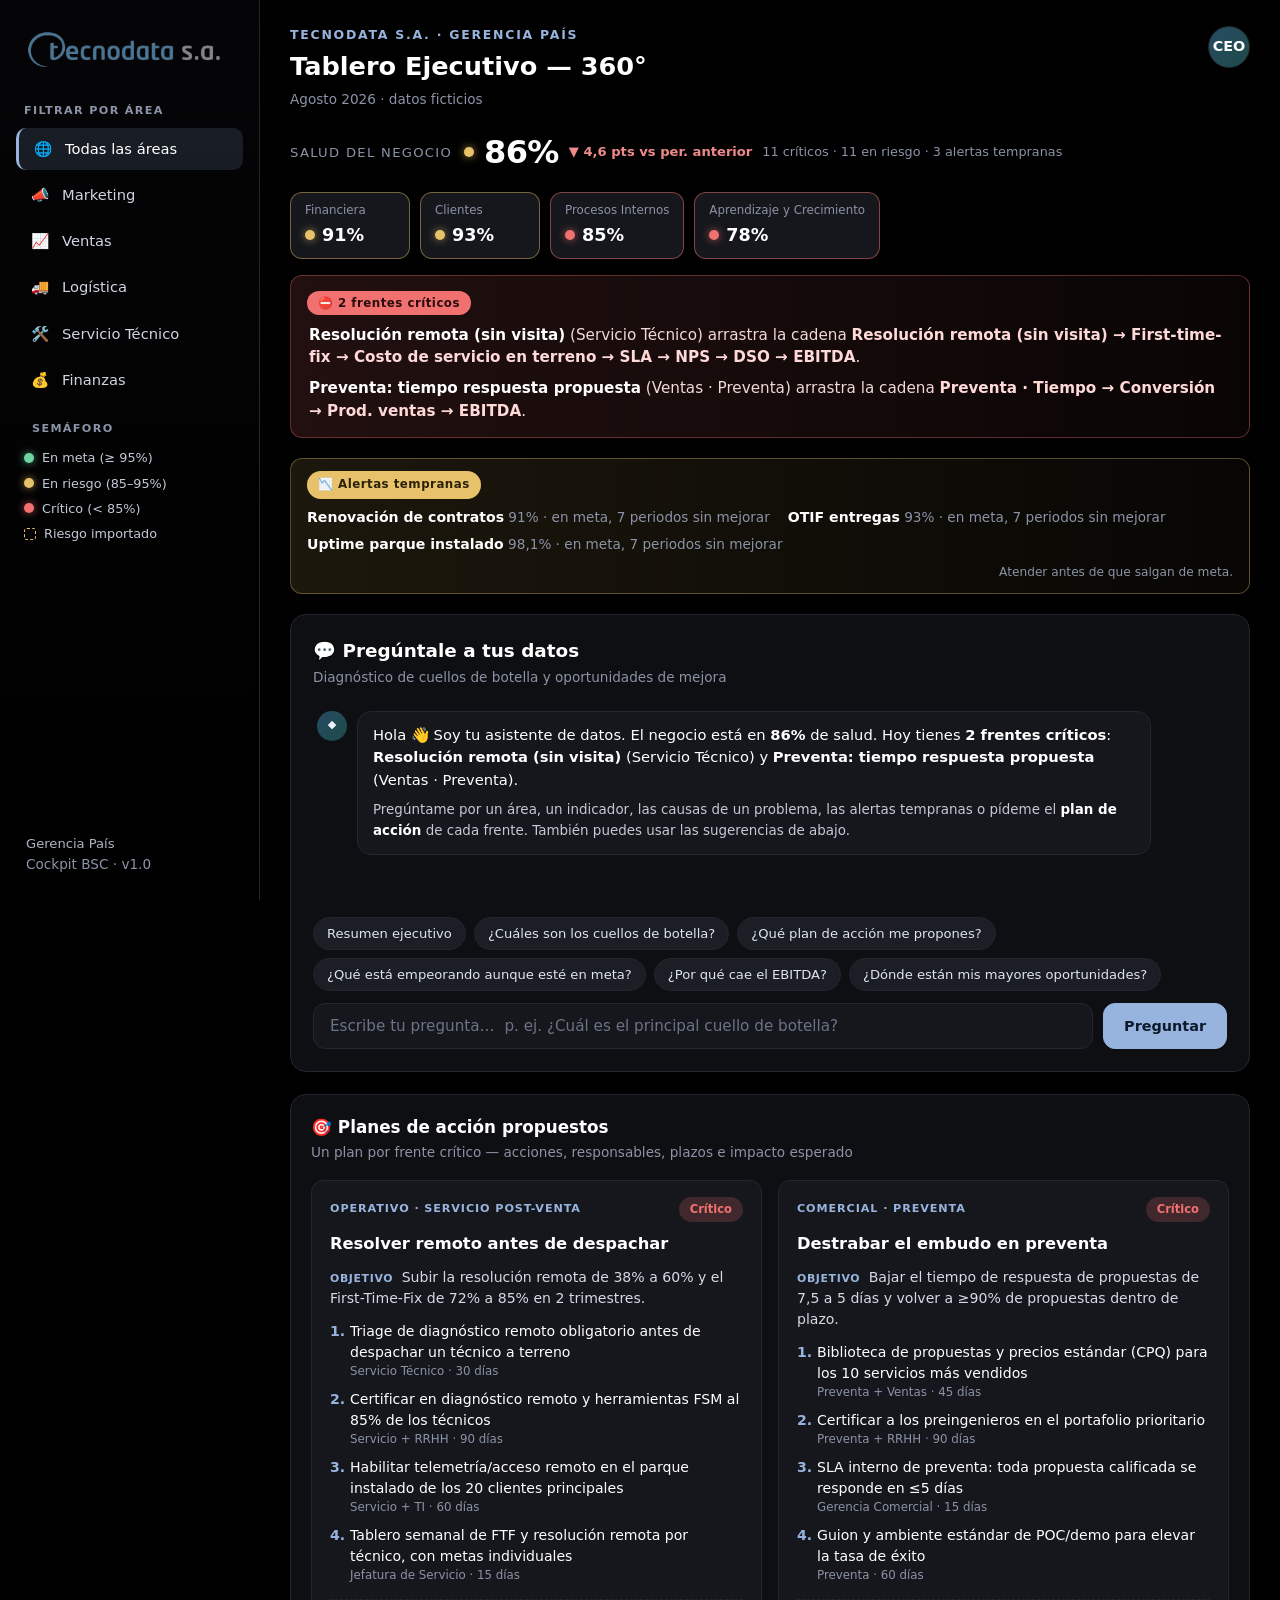
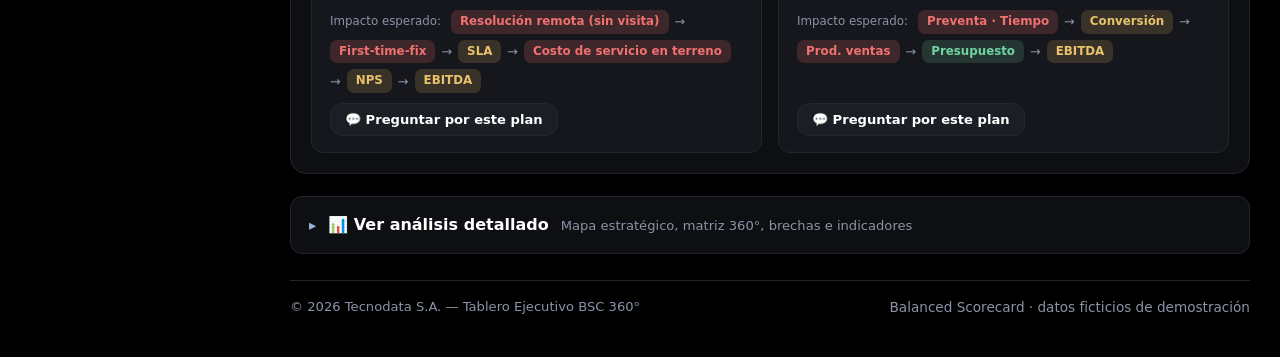
==== commit 0e6936c6: "Vista CEO accionable: planes de acción, alertas tempranas y chat con planes Análisis crítico aplicad" ====
--- a/index.html
+++ b/index.html
@@ -57,6 +57,9 @@
     <!-- ===== Diagnóstico / cuello de botella ===== -->
     <div class="diagnostico" id="diagnostico"><!-- JS --></div>
 
+    <!-- ===== Alertas tempranas: en meta pero perdiendo tracción ===== -->
+    <div class="alertas" id="alertas"><!-- JS --></div>
+
     <!-- ===== CHAT: Pregúntale a tus datos (protagonista) ===== -->
     <section class="card chat-card" aria-label="Chat de diagnóstico">
       <div class="card-head chat-head">
@@ -65,12 +68,23 @@
           <span class="muted">Diagnóstico de cuellos de botella y oportunidades de mejora</span>
         </div>
       </div>
-      <div class="chat-log" id="chat-log"><!-- conversación (JS) --></div>
+      <div class="chat-log" id="chat-log" aria-live="polite"><!-- conversación (JS) --></div>
       <div class="chat-suggest" id="chat-suggest"><!-- sugerencias (JS) --></div>
       <form class="chat-input" id="chat-form" autocomplete="off">
         <input id="chat-text" type="text" placeholder="Escribe tu pregunta…  p. ej. ¿Cuál es el principal cuello de botella?" aria-label="Tu pregunta">
         <button type="submit" class="btn btn-primary">Preguntar</button>
       </form>
+    </section>
+
+    <!-- ===== Planes de acción propuestos ===== -->
+    <section class="card planes-card" aria-label="Planes de acción propuestos">
+      <div class="card-head">
+        <div>
+          <h2>🎯 Planes de acción propuestos</h2>
+          <span class="muted">Un plan por frente crítico — acciones, responsables, plazos e impacto esperado</span>
+        </div>
+      </div>
+      <div class="planes" id="planes"><!-- JS --></div>
     </section>
 
     <!-- ===== Análisis detallado (desplegable) ===== -->
--- a/styles.css
+++ b/styles.css
@@ -118,18 +118,50 @@
 
 /* ===================== DIAGNÓSTICO ===================== */
 .diagnostico {
-  display: flex; align-items: center; gap: 12px; flex-wrap: wrap;
+  display: flex; flex-direction: column; align-items: flex-start; gap: 8px;
   background: linear-gradient(90deg, rgba(240,113,111,.14), rgba(240,113,111,.04));
   border: 1px solid rgba(240,113,111,.35);
-  border-radius: 12px; padding: 12px 16px; margin-bottom: 20px;
-}
+  border-radius: 12px; padding: 14px 16px; margin-bottom: 20px;
+}
+.diag-title { margin-bottom: 2px; }
 .diag-badge {
   font-size: .74rem; font-weight: 700; letter-spacing: .04em;
   background: var(--bad); color: #2a0c0c; padding: 5px 11px; border-radius: 999px;
   white-space: nowrap;
 }
-.diag-txt { font-size: .95rem; color: #f2d9d9; }
-.diag-txt em { color: var(--white); font-style: normal; font-weight: 600; }
+.diag-item { font-size: .95rem; color: #f2d9d9; padding-left: 2px; }
+.diag-item strong { color: var(--white); }
+.diag-item em { color: #ffd9d8; font-style: normal; font-weight: 600; }
+
+/* ===================== BOTONES ===================== */
+.btn {
+  font-family: inherit; font-size: .9rem; font-weight: 600; cursor: pointer;
+  background: var(--surface-3); color: var(--white);
+  border: 1px solid var(--border); border-radius: 12px; padding: 10px 16px;
+  transition: border-color .15s, background .15s, color .15s;
+}
+.btn:hover { border-color: var(--periwinkle); }
+.btn-primary {
+  background: var(--periwinkle); color: #0c1a2b; border-color: var(--periwinkle);
+}
+.btn-primary:hover { background: #aac3e6; }
+
+/* ===================== ALERTAS TEMPRANAS ===================== */
+.alertas {
+  display: flex; align-items: center; flex-wrap: wrap; gap: 8px 14px;
+  background: linear-gradient(90deg, rgba(232,194,106,.12), rgba(232,194,106,.03));
+  border: 1px solid rgba(232,194,106,.35);
+  border-radius: 12px; padding: 12px 16px; margin-bottom: 20px;
+}
+.alertas-badge {
+  font-size: .74rem; font-weight: 700; letter-spacing: .04em;
+  background: var(--warn); color: #2b2108; padding: 5px 11px; border-radius: 999px;
+  white-space: nowrap;
+}
+.alertas-list { display: flex; flex-wrap: wrap; gap: 6px 18px; }
+.alerta-item { font-size: .88rem; color: #f0e4c8; }
+.alerta-item b { color: var(--white); font-weight: 600; }
+.alertas-hint { font-size: .76rem; margin-left: auto; }
 
 /* ===================== CARDS ===================== */
 .card {
@@ -341,7 +373,7 @@
 }
 .exec-health { display: flex; align-items: baseline; gap: 12px; }
 .exec-h-label { font-size: .82rem; color: var(--muted); text-transform: uppercase; letter-spacing: .1em; }
-.exec-h-value { display: inline-flex; align-items: center; gap: 10px; }
+.exec-h-value { display: inline-flex; align-items: center; gap: 10px; flex-wrap: wrap; min-width: 0; }
 .exec-h-num { font-size: 2rem; font-weight: 800; letter-spacing: -.02em; }
 .exec-persps { display: flex; gap: 10px; flex-wrap: wrap; }
 .exec-chip {
@@ -354,6 +386,35 @@
 .exec-chip.chip-tone-ok   { border-color: rgba(111,211,162,.4); }
 .exec-chip.chip-tone-warn { border-color: rgba(232,194,106,.45); }
 .exec-chip.chip-tone-bad  { border-color: rgba(240,113,111,.5); }
+.exec-h-delta { font-size: .82rem; font-weight: 600; white-space: nowrap; }
+.exec-h-delta.up { color: var(--up); }
+.exec-h-delta.down { color: var(--down); }
+.exec-h-counts { font-size: .8rem; white-space: nowrap; }
+
+/* ===================== PLANES DE ACCIÓN ===================== */
+.planes-card { margin-top: 22px; }
+.planes { display: grid; grid-template-columns: repeat(2, 1fr); gap: 16px; }
+.plan {
+  display: flex; flex-direction: column; gap: 10px;
+  background: var(--surface-2); border: 1px solid var(--border);
+  border-radius: 12px; padding: 16px 18px;
+}
+.plan-head { display: flex; align-items: center; justify-content: space-between; gap: 10px; }
+.plan-frente {
+  font-size: .7rem; font-weight: 700; letter-spacing: .08em; text-transform: uppercase;
+  color: var(--periwinkle);
+}
+.plan-title { font-size: 1.02rem; font-weight: 700; }
+.plan-obj { font-size: .88rem; color: #d5dae6; }
+.plan-obj-tag {
+  font-size: .68rem; font-weight: 700; letter-spacing: .06em; text-transform: uppercase;
+  color: var(--periwinkle); margin-right: 4px;
+}
+.plan-acciones { margin: 2px 0 2px 20px; display: flex; flex-direction: column; gap: 8px; font-size: .88rem; }
+.plan-acciones li::marker { color: var(--periwinkle); font-weight: 700; }
+.plan-meta { display: block; font-size: .74rem; }
+.plan .chain { margin-top: 2px; }
+.plan-ask { align-self: flex-start; margin-top: auto; font-size: .82rem; padding: 8px 14px; }
 
 /* ===================== CHAT ===================== */
 .chat-card { display: flex; flex-direction: column; padding: 22px; }
@@ -467,7 +528,10 @@
   .brecha-bullet { display: none; }
 
   .exec { flex-direction: column; align-items: stretch; }
+  .exec-health { flex-wrap: wrap; }
   .exec-persps { display: grid; grid-template-columns: repeat(4, 1fr); }
+  .planes { grid-template-columns: 1fr; }
+  .alertas-hint { margin-left: 0; }
   .exec-chip { min-width: 0; }
   .msg { max-width: 100%; }
   .chat-log { max-height: 60vh; }
@@ -482,6 +546,7 @@
 
   .exec-persps { grid-template-columns: repeat(2, 1fr); }
   .exec-h-num { font-size: 1.6rem; }
+  .exec-h-delta, .exec-h-counts { white-space: normal; }
   .chat-input { flex-direction: column; }
   .chat-input .btn { width: 100%; }
 }
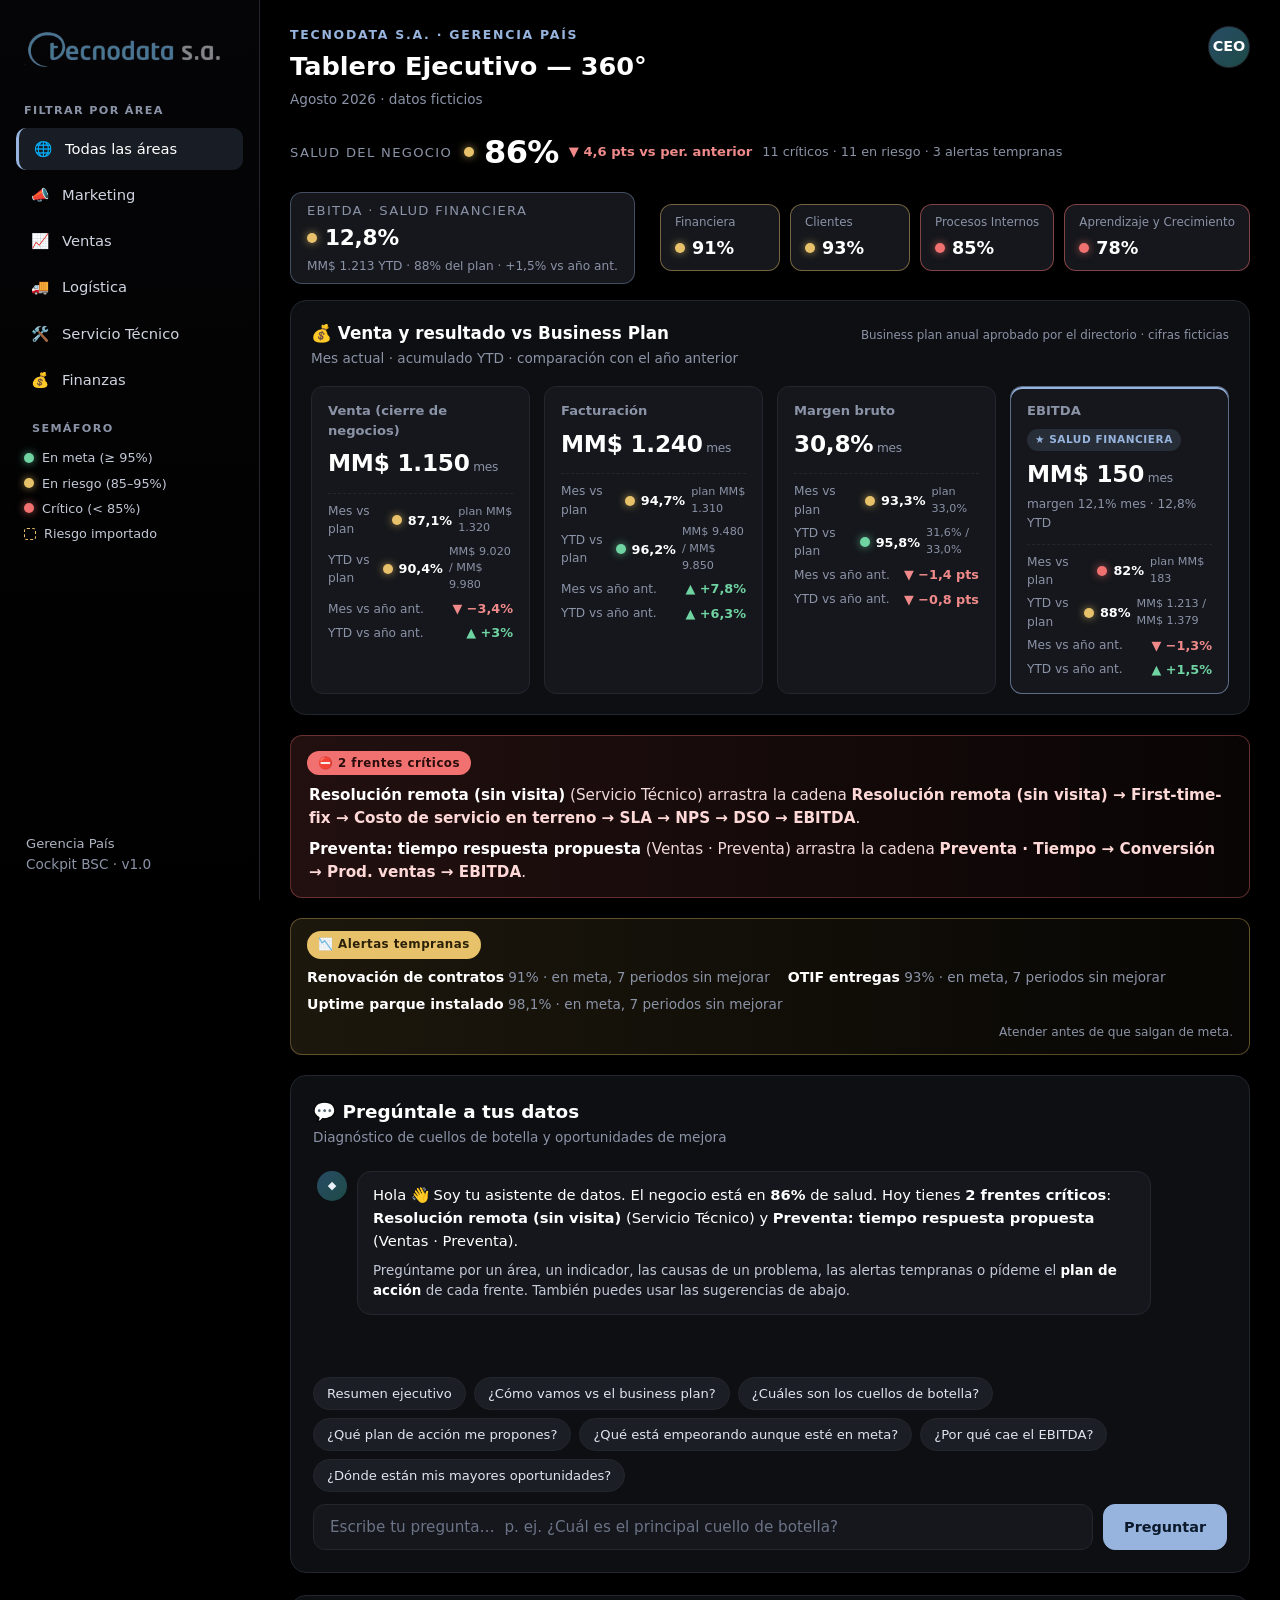
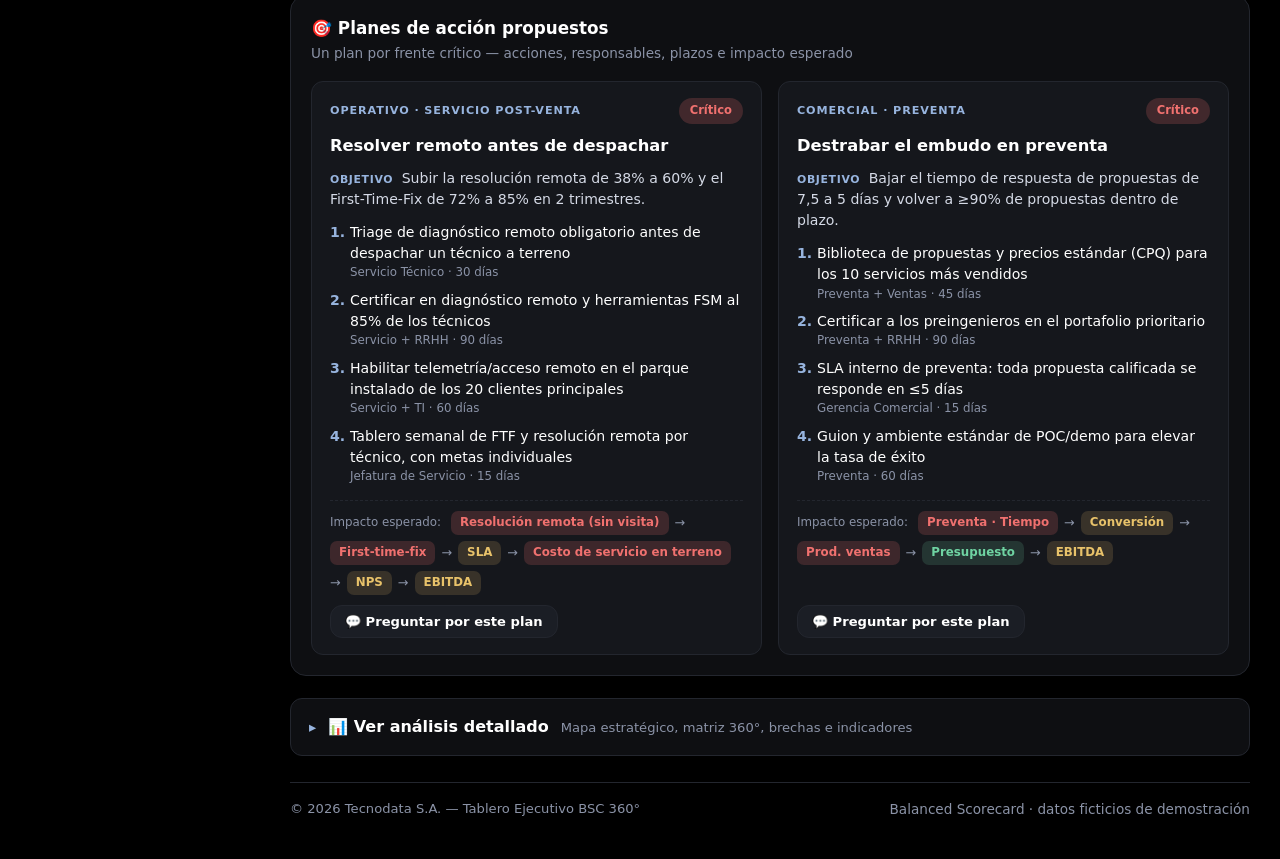
==== commit 054f10bd: "Cumplimiento financiero vs Business Plan: venta, facturación, margen y EBITDA - Nuevo panel 'Venta y" ====
--- a/index.html
+++ b/index.html
@@ -51,7 +51,20 @@
         <span class="exec-h-label">Salud del negocio</span>
         <span class="exec-h-value" id="exec-global"><!-- JS --></span>
       </div>
+      <div class="exec-ebitda" id="exec-ebitda"><!-- JS: EBITDA = salud financiera --></div>
       <div class="exec-persps" id="exec-persps"><!-- JS --></div>
+    </section>
+
+    <!-- ===== Cumplimiento financiero vs Business Plan ===== -->
+    <section class="card bp-card" aria-label="Venta, facturación, margen y EBITDA vs business plan">
+      <div class="card-head">
+        <div>
+          <h2>💰 Venta y resultado vs Business Plan</h2>
+          <span class="muted">Mes actual · acumulado YTD · comparación con el año anterior</span>
+        </div>
+        <span class="muted bp-nota" id="bp-nota"></span>
+      </div>
+      <div class="bp-grid" id="bp"><!-- JS --></div>
     </section>
 
     <!-- ===== Diagnóstico / cuello de botella ===== -->
--- a/styles.css
+++ b/styles.css
@@ -390,6 +390,47 @@
 .exec-h-delta.up { color: var(--up); }
 .exec-h-delta.down { color: var(--down); }
 .exec-h-counts { font-size: .8rem; white-space: nowrap; }
+
+/* EBITDA en la banda ejecutiva (salud financiera) */
+.exec-ebitda {
+  display: flex; flex-direction: column; gap: 2px;
+  padding: 8px 16px; border-radius: 12px;
+  background: var(--surface-2); border: 1px solid rgba(151,180,222,.35);
+}
+.exec-e-value { display: inline-flex; align-items: center; gap: 8px; }
+.exec-e-num { font-size: 1.35rem; font-weight: 800; letter-spacing: -.01em; }
+.exec-e-sub { font-size: .76rem; }
+
+/* ===================== BUSINESS PLAN ===================== */
+.bp-card { margin-bottom: 20px; }
+.bp-nota { font-size: .74rem; text-align: right; }
+.bp-grid { display: grid; grid-template-columns: repeat(4, 1fr); gap: 14px; }
+.bp-tile {
+  display: flex; flex-direction: column; gap: 6px;
+  background: var(--surface-2); border: 1px solid var(--border);
+  border-radius: 12px; padding: 14px 16px; min-width: 0;
+}
+.bp-tile.is-star {
+  border-color: rgba(151,180,222,.55);
+  box-shadow: inset 0 2px 0 var(--periwinkle);
+}
+.bp-top { display: flex; align-items: center; justify-content: space-between; gap: 8px; flex-wrap: wrap; }
+.bp-name { font-size: .82rem; color: var(--muted); font-weight: 600; }
+.bp-star {
+  font-size: .66rem; font-weight: 700; letter-spacing: .05em; text-transform: uppercase;
+  color: var(--periwinkle); background: rgba(151,180,222,.14);
+  padding: 3px 8px; border-radius: 999px; white-space: nowrap;
+}
+.bp-value { font-size: 1.45rem; font-weight: 800; letter-spacing: -.01em; }
+.bp-per { font-size: .76rem; font-weight: 500; }
+.bp-sub { font-size: .76rem; margin-top: -2px; }
+.bp-rows { display: flex; flex-direction: column; gap: 5px; margin-top: 6px; padding-top: 8px; border-top: 1px dashed var(--border); }
+.bp-row { display: flex; align-items: center; justify-content: space-between; gap: 8px; font-size: .8rem; }
+.bp-row-lbl { font-size: .76rem; }
+.bp-row-val { display: inline-flex; align-items: center; gap: 6px; font-weight: 700; font-variant-numeric: tabular-nums; }
+.bp-row-val.up { color: var(--up); }
+.bp-row-val.down { color: var(--down); }
+.bp-plan { font-size: .7rem; font-weight: 500; }
 
 /* ===================== PLANES DE ACCIÓN ===================== */
 .planes-card { margin-top: 22px; }
@@ -532,6 +573,8 @@
   .exec-persps { display: grid; grid-template-columns: repeat(4, 1fr); }
   .planes { grid-template-columns: 1fr; }
   .alertas-hint { margin-left: 0; }
+  .bp-grid { grid-template-columns: repeat(2, 1fr); }
+  .exec-ebitda { flex-direction: row; align-items: center; justify-content: space-between; flex-wrap: wrap; gap: 4px 12px; }
   .exec-chip { min-width: 0; }
   .msg { max-width: 100%; }
   .chat-log { max-height: 60vh; }
@@ -547,6 +590,7 @@
   .exec-persps { grid-template-columns: repeat(2, 1fr); }
   .exec-h-num { font-size: 1.6rem; }
   .exec-h-delta, .exec-h-counts { white-space: normal; }
+  .bp-grid { grid-template-columns: 1fr; }
   .chat-input { flex-direction: column; }
   .chat-input .btn { width: 100%; }
 }
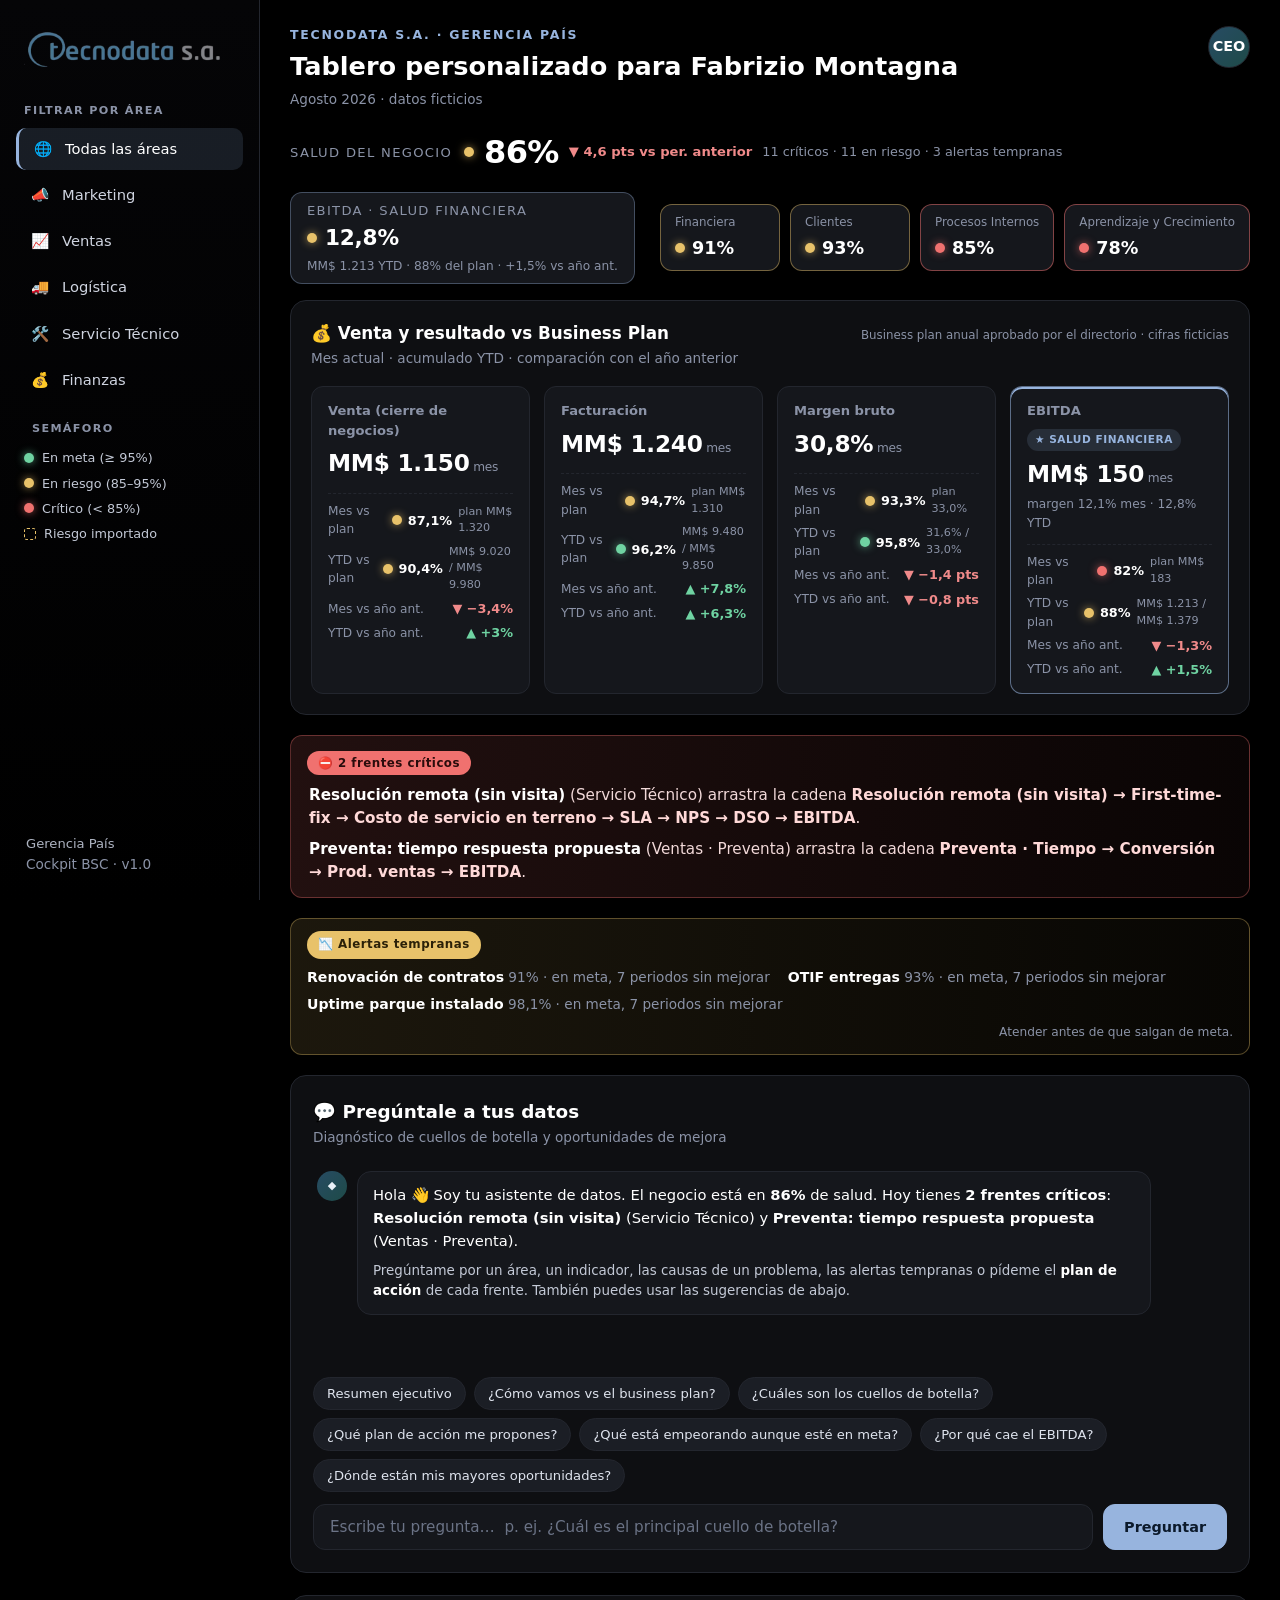
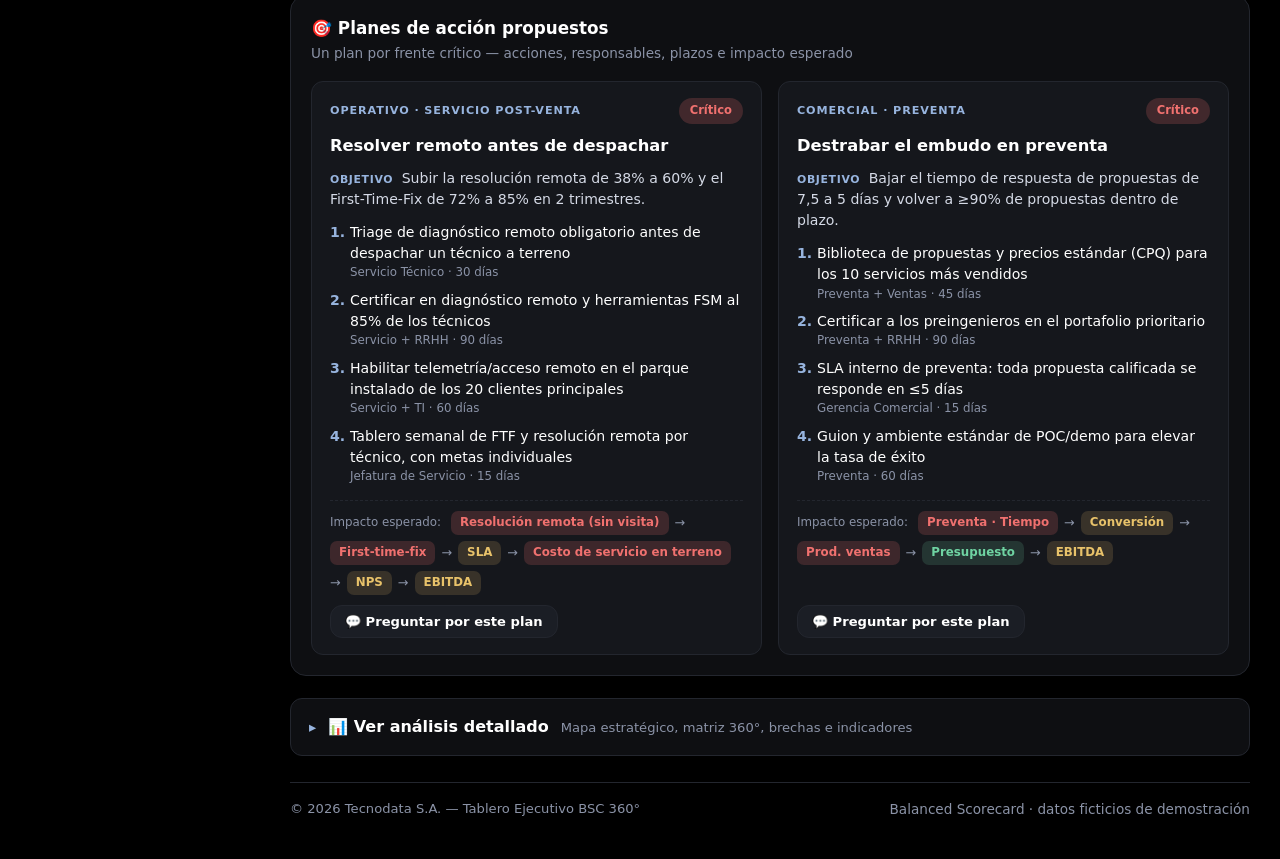
==== commit 5eb5d6a5: "Cambiar titulo del tablero a version personalizada para Fabrizio Montagna Co-Authored-By: Claude Opu" ====
--- a/index.html
+++ b/index.html
@@ -3,7 +3,7 @@
 <head>
   <meta charset="UTF-8">
   <meta name="viewport" content="width=device-width, initial-scale=1.0">
-  <title>Tecnodata S.A. · Cockpit BSC 360° — Gerencia País</title>
+  <title>Tecnodata S.A. · Tablero personalizado para Fabrizio Montagna</title>
   <meta name="description" content="Cuadro de Mando Integral (Balanced Scorecard) 360° para la Gerencia País de Tecnodata S.A. — visión sistémica de marketing, ventas, logística, servicio técnico y finanzas. Datos ficticios.">
   <link rel="icon" type="image/png" href="assets/logo.png">
   <link rel="stylesheet" href="styles.css">
@@ -37,7 +37,7 @@
     <header class="topbar">
       <div>
         <p class="eyebrow">Tecnodata S.A. · Gerencia País</p>
-        <h1>Tablero Ejecutivo — 360°</h1>
+        <h1>Tablero personalizado para Fabrizio Montagna</h1>
         <p class="period muted" id="periodo"></p>
       </div>
       <div class="topbar-actions">
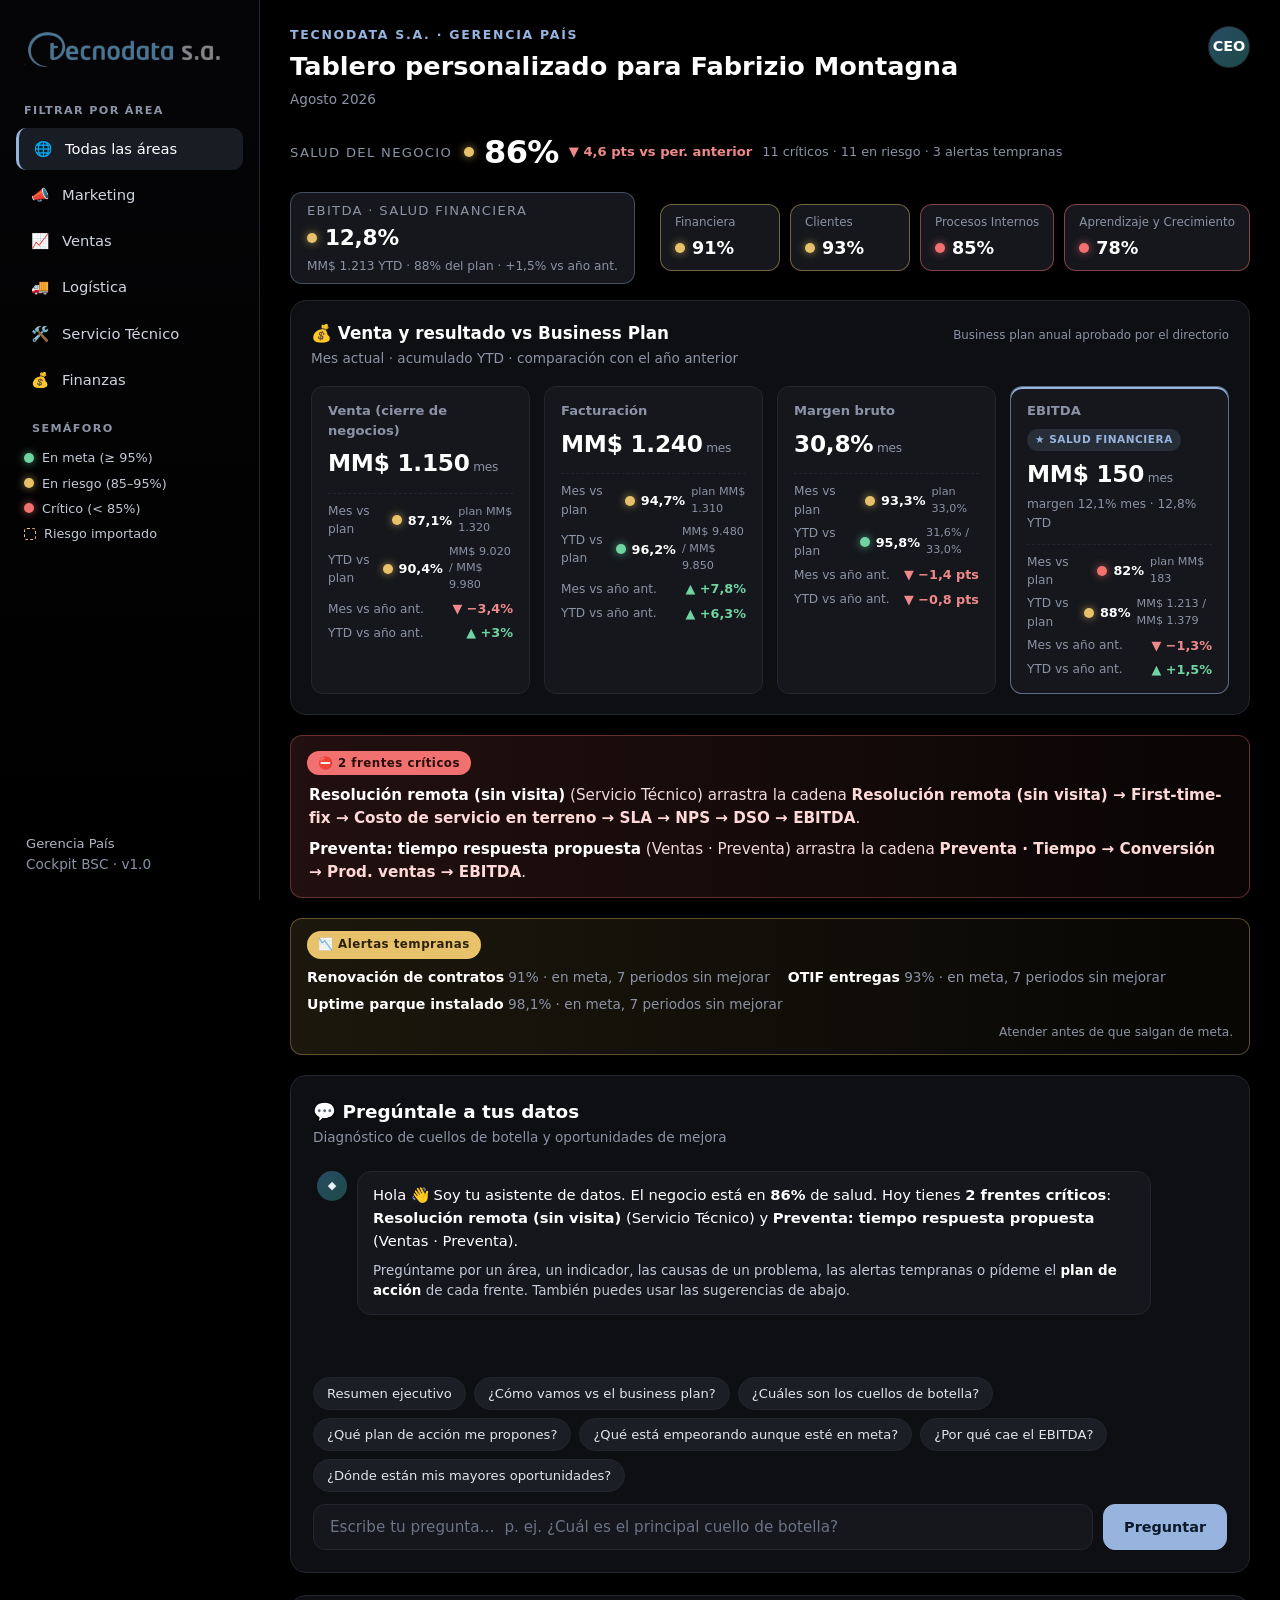
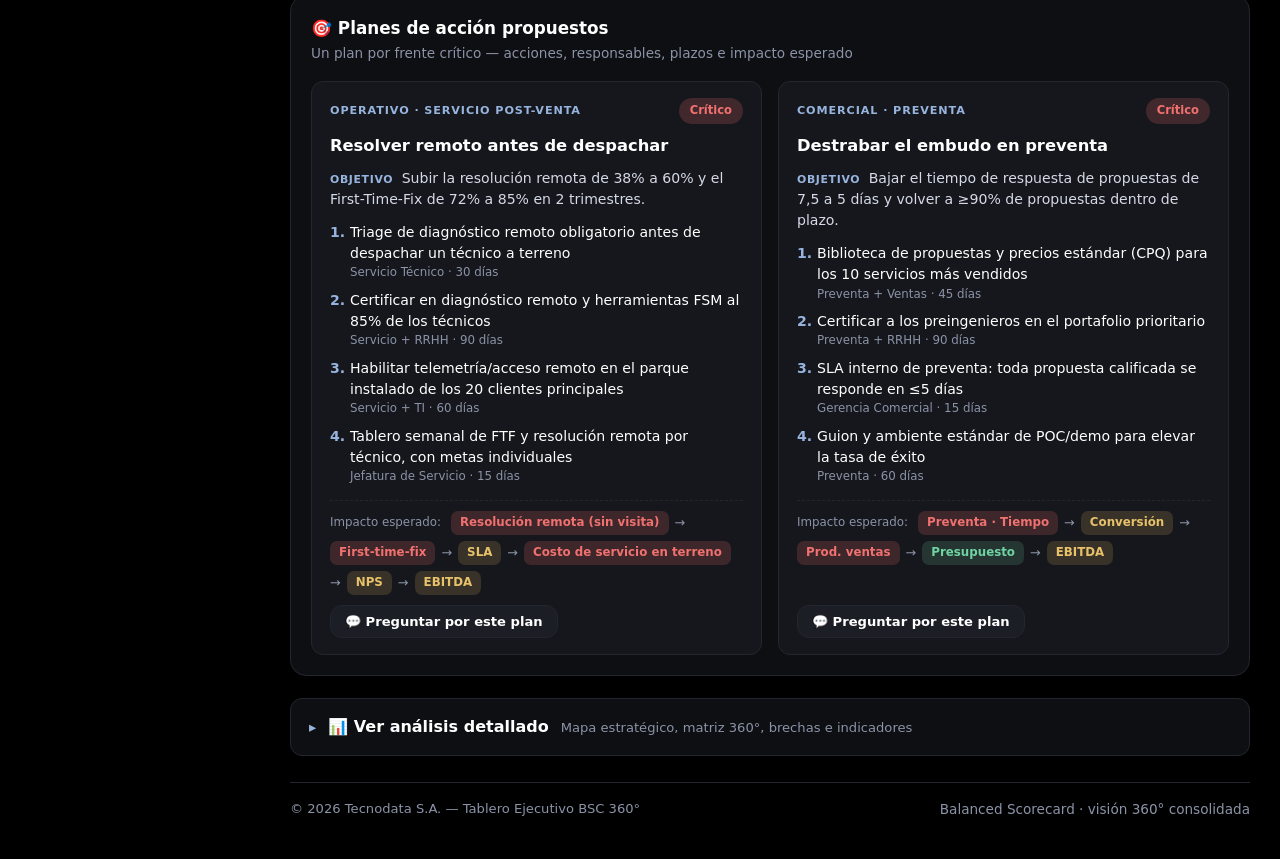
==== commit 6ed41f2c: "Título de Gerencia General y sin menciones a datos ficticios La vista simplificada pasa a llamarse "" ====
--- a/index.html
+++ b/index.html
@@ -4,7 +4,7 @@
   <meta charset="UTF-8">
   <meta name="viewport" content="width=device-width, initial-scale=1.0">
   <title>Tecnodata S.A. · Tablero personalizado para Fabrizio Montagna</title>
-  <meta name="description" content="Cuadro de Mando Integral (Balanced Scorecard) 360° para la Gerencia País de Tecnodata S.A. — visión sistémica de marketing, ventas, logística, servicio técnico y finanzas. Datos ficticios.">
+  <meta name="description" content="Cuadro de Mando Integral (Balanced Scorecard) 360° para la Gerencia País de Tecnodata S.A. — visión sistémica de marketing, ventas, logística, servicio técnico y finanzas.">
   <link rel="icon" type="image/png" href="assets/logo.png">
   <link rel="stylesheet" href="styles.css">
 </head>
@@ -156,7 +156,7 @@
 
     <footer class="footer">
       <span>© <span id="year"></span> Tecnodata S.A. — Tablero Ejecutivo BSC 360°</span>
-      <span class="muted">Balanced Scorecard · datos ficticios de demostración</span>
+      <span class="muted">Balanced Scorecard · visión 360° consolidada</span>
     </footer>
   </main>
 
--- a/styles.css
+++ b/styles.css
@@ -594,3 +594,17 @@
   .chat-input { flex-direction: column; }
   .chat-input .btn { width: 100%; }
 }
+
+/* ===================== VISTA SIMPLIFICADA (tecnodata.html) ===================== */
+/* Sin sidebar: una sola columna, contenido centrado y acotado en ancho. */
+body.page-simple { grid-template-columns: 1fr; }
+.page-simple .main { width: 100%; max-width: 1180px; margin: 0 auto; }
+
+.simple-brand { display: flex; align-items: center; gap: 18px; }
+.simple-logo { width: 150px; height: auto; display: block; }
+.page-simple .topbar-actions .btn { text-decoration: none; display: inline-block; }
+
+@media (max-width: 560px) {
+  .simple-brand { flex-direction: column; align-items: flex-start; gap: 10px; }
+  .simple-logo { width: 120px; }
+}
